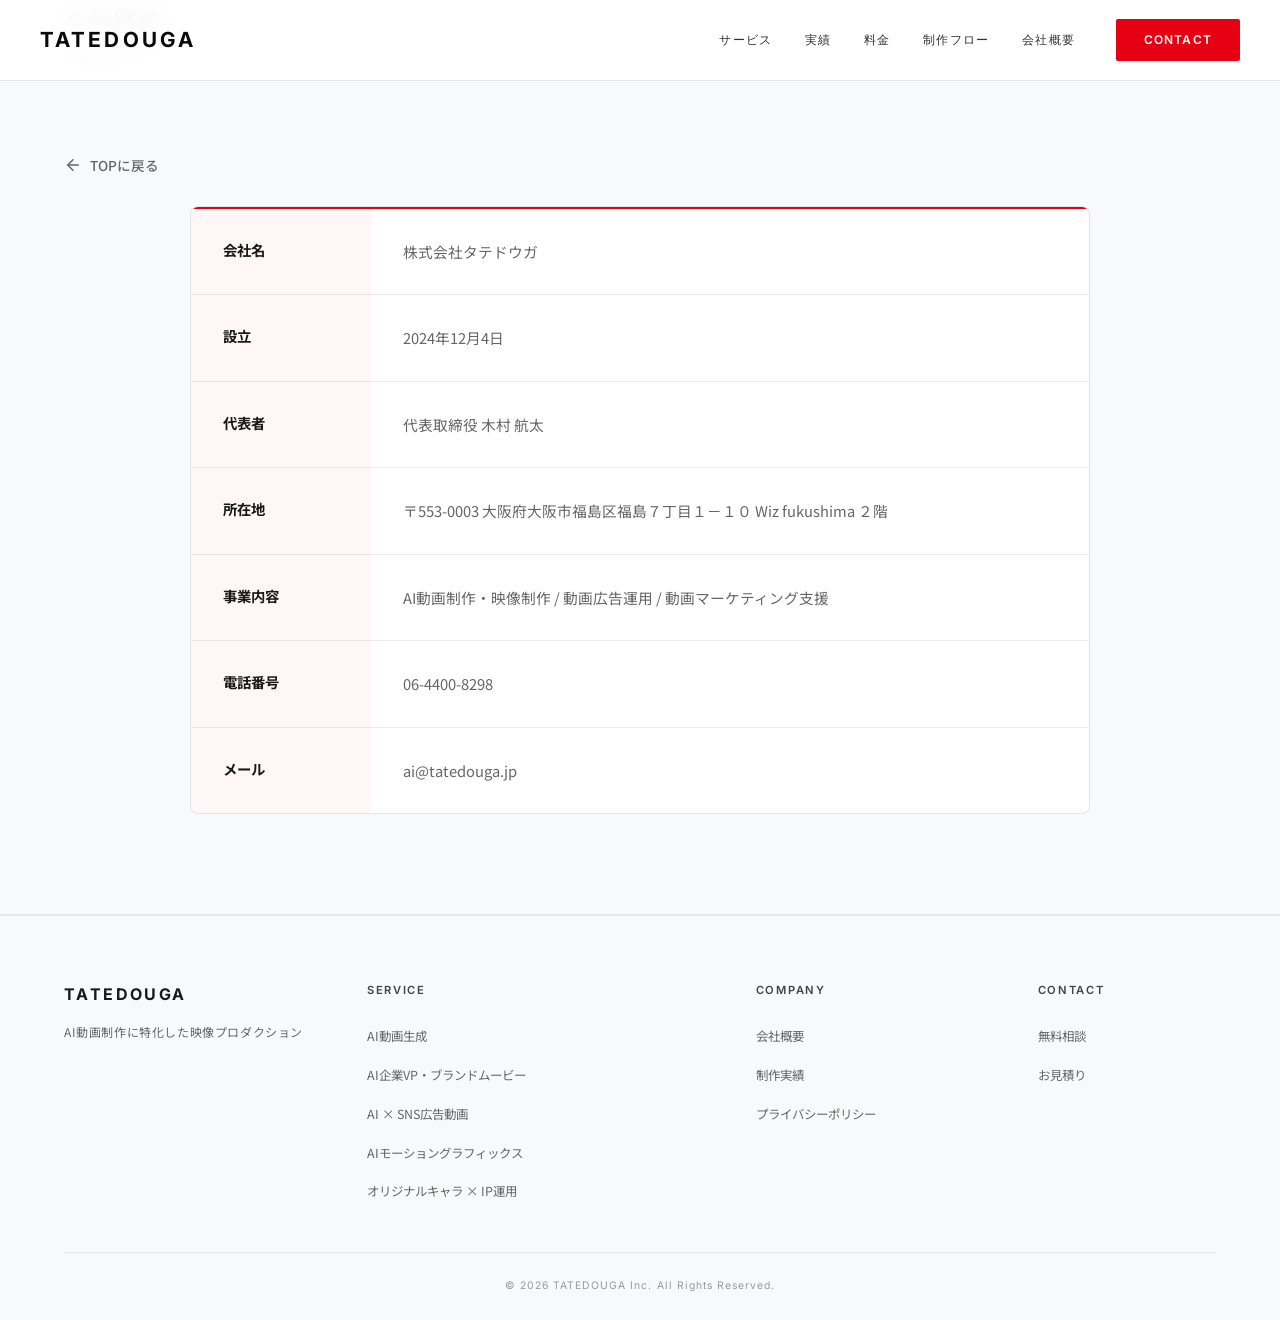
==== about.html @ 5f749a75 "Initial commit: Recruitment video specialist site (copied from tatedouga)" ====
<!DOCTYPE html>
<html lang="ja">
<head>
  <!-- Google tag (gtag.js) -->
  <script async src="https://www.googletagmanager.com/gtag/js?id=AW-18034481150"></script>
  <script>
    window.dataLayer = window.dataLayer || [];
    function gtag(){dataLayer.push(arguments);}
    gtag('js', new Date());
    gtag('config', 'AW-18034481150');
  </script>
  <meta charset="UTF-8">
  <meta name="viewport" content="width=device-width, initial-scale=1.0">
  <title>会社概要 | 株式会社タテドウガ</title>
  <meta name="description" content="株式会社タテドウガの会社概要ページ。AI動画制作に特化した映像プロダクションです。">
  <link rel="canonical" href="https://www.tatedouga.jp/about.html">
  <meta property="og:title" content="会社概要 | 株式会社タテドウガ">
  <meta property="og:description" content="株式会社タテドウガの会社概要。AI動画制作に特化した映像プロダクション。企業VP・採用動画・SNS広告動画を制作します。">
  <meta property="og:type" content="website">
  <meta property="og:url" content="https://www.tatedouga.jp/about.html">
  <meta property="og:image" content="https://www.tatedouga.jp/images/og-image.png">
  <meta property="og:site_name" content="株式会社タテドウガ">
  <link rel="preconnect" href="https://fonts.googleapis.com">
  <link rel="preconnect" href="https://fonts.gstatic.com" crossorigin>
  <link href="https://fonts.googleapis.com/css2?family=Inter:wght@300;400;500;600;700&family=Noto+Sans+JP:wght@300;400;500;700&display=swap" rel="stylesheet">
  <link rel="icon" href="/images/favicon.png" type="image/png">
  <link rel="stylesheet" href="css/style.css">
</head>
<body>

  <!-- ========== HEADER ========== -->
  <header class="header is-scrolled" id="header">
    <div class="header-inner">
      <a href="index.html" class="logo">
        <span class="logo-main">TATEDOUGA</span>
      </a>
      <nav class="nav" id="nav">
        <ul class="nav-list">
          <li><a href="index.html#service">サービス</a></li>
          <li><a href="index.html#works">実績</a></li>
          <li><a href="index.html#pricing">料金</a></li>
          <li><a href="flow.html">制作フロー</a></li>
          <li><a href="about.html">会社概要</a></li>
        </ul>
        <a href="inquiry.html" class="nav-cta">CONTACT</a>
      </nav>
      <button class="hamburger" id="hamburger" aria-label="メニューを開く">
        <span></span><span></span><span></span>
      </button>
    </div>
  </header>

  <!-- ========== PAGE HERO ========== -->
  <section class="inq-hero">
    <div class="container">
      <h1 class="inq-hero-title">会社概要</h1>
      <span class="inq-hero-en">About Us</span>
    </div>
  </section>

  <!-- ========== ABOUT ========== -->
  <section class="about" style="padding-top: 80px; padding-bottom: 100px;">
    <div class="container">
      <div class="works-back fade-in">
        <a href="index.html" class="works-back-link">
          <svg viewBox="0 0 24 24" fill="none" stroke="currentColor" stroke-width="2" stroke-linecap="round" stroke-linejoin="round" width="18" height="18"><path d="M19 12H5"/><path d="M12 19l-7-7 7-7"/></svg>
          TOPに戻る
        </a>
      </div>
      <div class="about-table fade-in">
        <table>
          <tr><th>会社名</th><td>株式会社タテドウガ</td></tr>
          <tr><th>設立</th><td>2024年12月4日</td></tr>
          <tr><th>代表者</th><td>代表取締役 木村 航太</td></tr>
          <tr><th>所在地</th><td>〒553-0003 大阪府大阪市福島区福島７丁目１－１０ Wiz fukushima ２階</td></tr>
          <tr><th>事業内容</th><td>AI動画制作・映像制作 / 動画広告運用 / 動画マーケティング支援</td></tr>
          <tr><th>電話番号</th><td>06-4400-8298</td></tr>
          <tr><th>メール</th><td>ai@tatedouga.jp</td></tr>
        </table>
      </div>
    </div>
  </section>

  <!-- ========== FOOTER ========== -->
  <footer class="footer">
    <div class="container">
      <div class="footer-top">
        <div class="footer-brand">
          <a href="index.html" class="footer-logo">
            <span class="footer-logo-text">TATEDOUGA</span>
          </a>
          <p class="footer-desc">AI動画制作に特化した映像プロダクション</p>
        </div>
        <div class="footer-nav">
          <div class="footer-nav-col">
            <h4>SERVICE</h4>
            <ul>
              <li><a href="index.html#service">AI動画生成</a></li>
              <li><a href="index.html#service">AI企業VP・ブランドムービー</a></li>
              <li><a href="index.html#service">AI × SNS広告動画</a></li>
              <li><a href="index.html#service">AIモーショングラフィックス</a></li>
              <li><a href="index.html#service">オリジナルキャラ × IP運用</a></li>
            </ul>
          </div>
          <div class="footer-nav-col">
            <h4>COMPANY</h4>
            <ul>
              <li><a href="about.html">会社概要</a></li>
              <li><a href="index.html#works">制作実績</a></li>
              <li><a href="privacy.html">プライバシーポリシー</a></li>
            </ul>
          </div>
          <div class="footer-nav-col">
            <h4>CONTACT</h4>
            <ul>
              <li><a href="inquiry.html">無料相談</a></li>
              <li><a href="inquiry.html">お見積り</a></li>
            </ul>
          </div>
        </div>
      </div>
      <div class="footer-bottom">
        <p>&copy; 2026 TATEDOUGA Inc. All Rights Reserved.</p>
      </div>
    </div>
  </footer>

  <script>
    // ヘッダースクロール
    const header = document.getElementById('header');
    window.addEventListener('scroll', () => {
      header.classList.toggle('scrolled', window.scrollY > 50);
    });

    // ハンバーガーメニュー
    const hamburger = document.getElementById('hamburger');
    const nav = document.getElementById('nav');
    if (hamburger) {
      hamburger.addEventListener('click', () => {
        hamburger.classList.toggle('open');
        nav.classList.toggle('open');
      });
    }

    // フェードイン
    const observer = new IntersectionObserver(entries => {
      entries.forEach(e => { if (e.isIntersecting) e.target.classList.add('is-visible'); });
    }, { threshold: 0.1 });
    document.querySelectorAll('.fade-in').forEach(el => observer.observe(el));
  </script>
</body>
</html>
---- css/style.css ----
/* ==========================================
   株式会社タテドウガ - Premium Dark × Red
   AI-Powered Video Production Company
   ========================================== */

:root {
  --red: #E50012;
  --red-dark: #B8000E;
  --red-glow: rgba(229, 0, 18, 0.35);
  --black: #0A0A0A;
  --bg: #FFFFFF;
  --bg-card: #F8F9FA;
  --bg-elevated: #FFFFFF;
  --bg-subtle: #FAFAFA;
  --white: #FFFFFF;
  --gray-100: #0A0A0A;
  --gray-200: #1A1A1A;
  --gray-300: #333333;
  --gray-500: #666666;
  --gray-700: #999999;
  --gray-800: #CCCCCC;
  --gray-900: #E8E8E8;
  --border: rgba(0, 0, 0, 0.08);
  --border-hover: rgba(0, 0, 0, 0.15);
  --font-en: "Inter", "Helvetica Neue", Arial, sans-serif;
  --font-ja: "Noto Sans JP", "Hiragino Sans", "Hiragino Kaku Gothic ProN", sans-serif;
  --max-w: 1200px;
  --header-h: 80px;
  --ease: cubic-bezier(0.25, 0.46, 0.45, 0.94);

  /* Hero Button Positioning (中心点からの距離) */
  --hero-btn-offset: 200px;
  --hero-btn-offset-mobile: 150px;

  /* Mobile Button Position */
  --mobile-btn-bottom: -340px;
  --mobile-btn-left: 20px;  /* 左端からの距離 */
}

/* ---- Reset ---- */
*, *::before, *::after { margin: 0; padding: 0; box-sizing: border-box; }
html { scroll-behavior: smooth; font-size: 16px; -webkit-font-smoothing: antialiased; -moz-osx-font-smoothing: grayscale; }
body { font-family: var(--font-ja); color: var(--gray-100); background: var(--bg); line-height: 1.8; overflow-x: hidden; }
a { color: inherit; text-decoration: none; transition: all 0.3s var(--ease); }
ul { list-style: none; }
img { max-width: 100%; height: auto; vertical-align: middle; }
table { border-collapse: collapse; width: 100%; }
button { border: none; background: none; cursor: pointer; font-family: inherit; }
input, textarea, select { font-family: inherit; font-size: inherit; }
.container { max-width: var(--max-w); margin: 0 auto; padding: 0 24px; }
.pc-only { display: inline; }
.sp-only { display: none; }

/* ---- Scroll Animation ---- */
.fade-in {
  opacity: 0;
  transform: translateY(40px);
  transition: opacity 1s var(--ease), transform 1s var(--ease);
}
.fade-in.is-visible {
  opacity: 1;
  transform: translateY(0);
}

/* ---- Hero Entrance Animation ---- */
.hero-anim {
  opacity: 0;
  transform: translateY(30px);
  transition: opacity 0.8s var(--ease), transform 0.8s var(--ease);
}
.hero-anim.is-visible {
  opacity: 1;
  transform: translateY(0);
}

/* ==========================================
   HEADER
   ========================================== */
.header {
  position: fixed;
  top: 0; left: 0; width: 100%;
  z-index: 1000;
  background: transparent;
  transition: background 0.5s, backdrop-filter 0.5s, box-shadow 0.5s;
}
.header.is-scrolled {
  background: rgba(255, 255, 255, 0.95);
  backdrop-filter: blur(20px);
  box-shadow: 0 1px 0 var(--border);
}
.header-inner {
  max-width: 100%;
  margin: 0; padding: 0 40px 0 40px;
  height: var(--header-h);
  display: flex; align-items: center; justify-content: space-between;
}

/* Logo */
.logo { display: flex; align-items: center; gap: 12px; }
.logo-main {
  font-family: var(--font-en); font-weight: 700; font-size: 1.3rem;
  color: var(--black); letter-spacing: 0.15em;
}

/* Nav */
.nav { display: flex; align-items: center; gap: 8px; }
.nav-list { display: flex; gap: 0; }
.nav-list a {
  display: block; padding: 8px 16px;
  font-family: var(--font-en); font-size: 0.75rem; font-weight: 500;
  color: var(--gray-300); letter-spacing: 0.12em;
}
.nav-list a:hover { color: var(--white); }
.nav-cta {
  display: inline-flex; align-items: center;
  padding: 10px 28px; margin-left: 16px;
  background: var(--red); color: var(--white) !important;
  font-family: var(--font-en); font-size: 0.75rem; font-weight: 600;
  letter-spacing: 0.1em; border-radius: 2px;
}
.nav-cta:hover { background: var(--red-dark); box-shadow: 0 0 24px var(--red-glow); }

/* Hamburger */
.hamburger { display: none; flex-direction: column; gap: 6px; width: 28px; padding: 4px 0; z-index: 1001; }
.hamburger span { display: block; width: 100%; height: 1.5px; background: #000000; transition: all 0.3s var(--ease); }
.hamburger.is-active span:nth-child(1) { transform: translateY(7.5px) rotate(45deg); }
.hamburger.is-active span:nth-child(2) { opacity: 0; }
.hamburger.is-active span:nth-child(3) { transform: translateY(-7.5px) rotate(-45deg); }

/* ==========================================
   HERO
   ========================================== */
.hero {
  position: relative; width: 100%; min-height: 100vh;
  display: flex; align-items: center; justify-content: center;
  overflow: hidden;
}

/* Video Background */
.hero-video-wrap {
  position: absolute; top: 0; left: 0; width: 100%; height: 100%;
}
.hero-video {
  position: absolute; top: 50%; left: 50%;
  width: 100%; height: 100%;
  transform: translate(-50%, -50%) scale(1.08);
  object-fit: contain;
  z-index: 1;
}
.hero-video-desktop {
  display: block !important;
}
.hero-video-mobile {
  display: none !important;
}
.hero-overlay {
  position: absolute; top: 0; left: 0; width: 100%; height: 100%;
  background: transparent;
  z-index: 2;
}

/* CSS Fallback Background (shows when no video) */
.hero-fallback-bg {
  position: absolute; top: 0; left: 0; width: 100%; height: 100%;
  background: linear-gradient(135deg, #F8F9FA 0%, #FFFFFF 30%, #F0F0F0 60%, #FAFAFA 100%);
  background-size: 400% 400%;
  animation: heroBg 20s ease infinite;
  z-index: 0;
}
.hero-fallback-bg::before {
  content: '';
  position: absolute; top: 0; left: 0; width: 100%; height: 100%;
  background:
    radial-gradient(ellipse at 25% 30%, rgba(229, 0, 18, 0.08) 0%, transparent 60%),
    radial-gradient(ellipse at 75% 70%, rgba(229, 0, 18, 0.05) 0%, transparent 50%);
}
.hero-fallback-bg::after {
  content: '';
  position: absolute;
  width: 800px; height: 800px;
  border: 1px solid rgba(229, 0, 18, 0.04);
  border-radius: 50%;
  top: -300px; right: -200px;
  animation: heroCircle 30s linear infinite;
}
@keyframes heroBg {
  0%, 100% { background-position: 0% 50%; }
  50% { background-position: 100% 50%; }
}
@keyframes heroCircle {
  from { transform: rotate(0deg); }
  to { transform: rotate(360deg); }
}

/* Hero Content */
.hero-content {
  position: relative; z-index: 3;
  width: 100%;
  height: 100%;
  display: flex;
  flex-direction: column;
  align-items: center;
  justify-content: center;
  padding: 0 24px;
}
.hero-badge {
  display: inline-flex; align-items: center; gap: 12px;
  padding: 12px 28px;
  border: 1px solid rgba(229, 0, 18, 0.4);
  border-radius: 100px;
  font-family: var(--font-en); font-size: 0.9rem; font-weight: 600;
  color: var(--red); letter-spacing: 0.15em;
  margin-bottom: 40px;
  backdrop-filter: blur(4px);
  background: rgba(229, 0, 18, 0.08);
  animation: popIn 0.6s cubic-bezier(0.175, 0.885, 0.32, 1.275) 0.3s forwards;
  opacity: 0;
  box-shadow: 0 0 20px rgba(229, 0, 18, 0.15);
}

@keyframes popIn {
  from {
    opacity: 0;
    transform: scale(0.8);
  }
  to {
    opacity: 1;
    transform: scale(1);
  }
}
.hero-badge-dot {
  width: 6px; height: 6px;
  background: var(--red);
  border-radius: 50%;
  animation: pulse 2s ease-in-out infinite;
}
@keyframes pulse {
  0%, 100% { opacity: 1; box-shadow: 0 0 0 0 var(--red-glow); }
  50% { opacity: 0.7; box-shadow: 0 0 0 8px transparent; }
}

.hero-title {
  margin-bottom: 28px;
}
.hero-title {
  margin: 0;
  text-align: center;
  width: 100%;
  position: absolute;
  top: 50%;
  left: 50%;
  transform: translate(-50%, -50%);
}
.hero-title-line {
  display: block;
  font-size: 6.5rem;
  font-weight: 600;
  color: #FFFFFF;
  line-height: 1.25;
  letter-spacing: 0.08em;
  opacity: 1;
  text-shadow:
    0 0 60px rgba(0, 0, 0, 0.6),
    0 8px 40px rgba(0, 0, 0, 0.5),
    0 4px 12px rgba(0, 0, 0, 0.7);
}
.hero-title-symbol {
  font-size: 5rem;
  font-weight: 600;
  color: #FFFFFF;
  margin: 12px 0;
  opacity: 1;
  text-shadow:
    0 0 60px rgba(0, 0, 0, 0.6),
    0 8px 40px rgba(0, 0, 0, 0.5),
    0 4px 12px rgba(0, 0, 0, 0.7);
}

.text-red {
  color: #E50012 !important;
  -webkit-text-fill-color: #E50012 !important;
  font-weight: 700 !important;
  text-shadow:
    0 0 60px rgba(0, 0, 0, 0.6),
    0 8px 40px rgba(0, 0, 0, 0.5),
    0 4px 12px rgba(0, 0, 0, 0.7),
    0 0 30px rgba(229, 0, 18, 0.4) !important;
}

.hero-title-line .char {
  display: inline-block;
  opacity: 0;
  animation: charReveal 0.1s forwards;
}

.hero-title-line .char.glitch {
  animation: glitchChar 0.3s forwards;
}

@keyframes charReveal {
  from {
    opacity: 0;
    transform: translateY(20px) scale(0.8);
    filter: blur(10px);
  }
  to {
    opacity: 1;
    transform: translateY(0) scale(1);
    filter: blur(0);
  }
}

@keyframes glitchChar {
  0%, 100% {
    opacity: 1;
    transform: translate(0, 0);
  }
  20% {
    opacity: 0.8;
    transform: translate(-2px, 2px);
    text-shadow: 2px 0 var(--red), -2px 0 cyan;
  }
  40% {
    opacity: 1;
    transform: translate(2px, -2px);
    text-shadow: -2px 0 var(--red), 2px 0 cyan;
  }
  60% {
    opacity: 0.9;
    transform: translate(-1px, 1px);
  }
  80% {
    opacity: 1;
    transform: translate(1px, -1px);
  }
}

.hero-title-accent {
  font-weight: 600;
  color: #FFFFFF;
  text-shadow: 0 2px 40px rgba(0, 0, 0, 0.4);
  margin-top: 8px;
}


@keyframes textGlow {
  0%, 100% {
    text-shadow: 0 0 60px var(--red-glow), 0 2px 30px rgba(0, 0, 0, 0.8);
  }
  50% {
    text-shadow: 0 0 80px var(--red-glow), 0 0 100px var(--red-glow), 0 2px 30px rgba(0, 0, 0, 0.8);
  }
}

.hero-desc {
  font-size: 1.25rem; font-weight: 400;
  color: var(--gray-100);
  line-height: 2; margin-bottom: 56px;
  letter-spacing: 0.05em;
  animation: popIn 0.6s cubic-bezier(0.175, 0.885, 0.32, 1.275) 0.3s forwards;
  opacity: 0;
}


/* Hero Numbers */
.hero-numbers {
  display: flex; flex-direction: row; flex-wrap: nowrap;
  justify-content: center; align-items: center;
  gap: 16px; margin-bottom: 56px;
  animation: popIn 0.6s cubic-bezier(0.175, 0.885, 0.32, 1.275) 0.3s forwards;
  opacity: 0;
}
.hero-num-item {
  display: flex; flex-direction: column; align-items: center; justify-content: center;
  text-align: center; padding: 32px 40px; flex: 1 1 0; min-width: 0;
  background: rgba(255, 255, 255, 0.95);
  backdrop-filter: blur(20px);
  border: 1px solid rgba(255, 255, 255, 0.3);
  border-radius: 2px;
  box-shadow: 0 4px 24px rgba(0, 0, 0, 0.08);
  transition: all 0.3s ease;
}
.hero-num-item:hover {
  transform: translateY(-4px);
  box-shadow: 0 8px 32px rgba(0, 0, 0, 0.12);
}
.hero-num-value {
  display: block; white-space: nowrap;
  font-family: var(--font-en); font-size: 2.8rem; font-weight: 300;
  color: #0A0A0A; line-height: 1;
  letter-spacing: 0.02em;
}
.hero-num-unit { font-size: 1.2rem; font-weight: 300; color: #0A0A0A; }
.hero-num-label {
  display: block; margin-top: 12px; white-space: nowrap;
  font-size: 0.75rem; font-weight: 500;
  color: #666666; letter-spacing: 0.15em;
  text-transform: uppercase;
}
.hero-num-divider {
  width: 1px; height: 48px;
  background: linear-gradient(180deg, transparent, rgba(255,255,255,0.15), transparent);
}

/* Hero Actions - 右下配置 */
.hero-actions {
  /* 右下に配置 */
  position: absolute;
  bottom: -350px;
  right: 60px;

  /* スタイル */
  display: flex;
  gap: 16px;
  justify-content: center;
}

.hero-actions .btn {
  padding: 28px 64px;
  font-size: 1.3rem;
  font-weight: 600;
}

/* Hero Scroll */
.hero-scroll-indicator {
  position: absolute; bottom: 32px; left: 50%;
  transform: translateX(-50%); z-index: 2;
}
.hero-scroll-line {
  width: 1px; height: 60px;
  background: rgba(255, 255, 255, 0.1);
  position: relative; overflow: hidden;
}
.hero-scroll-line::after {
  content: ''; position: absolute; top: -100%; left: 0;
  width: 100%; height: 50%;
  background: linear-gradient(180deg, transparent, var(--red));
  animation: scrollLine 2.5s ease-in-out infinite;
}
@keyframes scrollLine {
  0% { top: -50%; }
  100% { top: 100%; }
}

/* ==========================================
   BUTTONS
   ========================================== */
.btn {
  display: inline-flex; align-items: center; justify-content: center;
  padding: 20px 56px; font-size: 1rem; font-weight: 700;
  letter-spacing: 0.08em; border-radius: 4px;
  transition: all 0.4s var(--ease); cursor: pointer;
  font-family: var(--font-ja);
}
.btn-primary {
  background: var(--red); color: var(--white);
  border: 2px solid var(--red);
}
.btn-primary:hover {
  background: var(--red-dark);
  box-shadow: 0 0 40px var(--red-glow);
  transform: translateY(-2px);
}
.btn-ghost {
  background: transparent; color: var(--white);
  border: 2px solid rgba(255,255,255,0.5);
  font-weight: 800;
}
.btn-ghost:hover {
  border-color: var(--white);
  background: rgba(255,255,255,0.1);
  transform: translateY(-2px);
}
.btn-outline-light {
  background: transparent; color: var(--white);
  border: 2px solid rgba(255,255,255,0.5);
  font-weight: 800;
}
.btn-outline-light:hover {
  color: var(--white);
  border-color: var(--white);
  background: rgba(255,255,255,0.1);
  transform: translateY(-2px);
}
.btn-full { width: 100%; }

/* ==========================================
   SECTION COMMON
   ========================================== */
.section-header { text-align: center; margin-bottom: 80px; }
.section-en {
  display: block;
  font-family: var(--font-en); font-size: 0.75rem; font-weight: 600;
  color: var(--red); letter-spacing: 0.35em; margin-bottom: 24px;
  text-transform: uppercase;
}
.section-title {
  font-size: 2.8rem; font-weight: 800;
  letter-spacing: 0.05em; margin-bottom: 28px;
  line-height: 1.3;
}
.section-subtitle {
  font-size: 1.1rem; font-weight: 500;
  color: #666666;
  margin: -12px 0 28px;
  letter-spacing: 0.12em;
}
.section-note {
  font-size: 0.9rem;
  color: #888888;
  margin-top: 20px;
  line-height: 1.9;
  max-width: 600px;
  margin-left: auto;
  margin-right: auto;
}
.section-line {
  width: 60px; height: 2px;
  background: var(--red); margin: 0 auto;
}

/* ==========================================
   WORKS
   ========================================== */
.works { padding: 80px 0 160px; }

.works-filter {
  display: flex; justify-content: center; gap: 4px;
  margin-bottom: 48px; flex-wrap: wrap;
}
.filter-btn {
  padding: 8px 20px;
  font-family: var(--font-en); font-size: 0.7rem; font-weight: 500;
  color: var(--gray-500); letter-spacing: 0.08em;
  border: 1px solid transparent; border-radius: 2px;
  transition: all 0.3s var(--ease);
}
.filter-btn:hover { color: var(--gray-100); }
.filter-btn.is-active {
  color: var(--gray-100);
  border-color: var(--red);
  background: rgba(229, 0, 18, 0.08);
}

.works-grid {
  display: grid;
  grid-template-columns: repeat(3, 1fr);
  gap: 40px;
}
/* ショート動画は少し幅を狭く */
.work-card--short {
  /* 横動画と同じサイズに統一 */
}

.work-card {
  background: transparent;
  border: none;
  border-radius: 4px;
  overflow: hidden;
  transition: all 0.4s var(--ease);
}
.work-card.fade-in {
  opacity: 1;
  transform: translateY(0);
  transition: none;
}
.work-card-hidden {
  display: none;
}
.work-card:hover {
  transform: translateY(-4px);
}

/* Video Thumbnail */
.work-video-wrap { position: relative; }
.work-thumbnail {
  position: relative; aspect-ratio: 16 / 9;
  cursor: pointer; overflow: hidden;
}
/* ショート動画用（縦長） */
.work-card--short .work-thumbnail {
  aspect-ratio: 16 / 9;
}
.work-thumb-bg {
  width: 100%; height: 100%;
  transition: transform 0.6s var(--ease);
}
.work-thumb-img {
  width: 100%; height: 100%;
  object-fit: cover;
  transition: transform 0.6s var(--ease);
}
.work-card:hover .work-thumb-bg,
.work-card:hover .work-thumb-img { transform: scale(1.05); }

.work-play-btn {
  display: none;
}

.work-duration {
  position: absolute; bottom: 8px; right: 8px;
  background: rgba(0,0,0,0.8); color: var(--white);
  font-family: var(--font-en); font-size: 0.65rem; font-weight: 500;
  padding: 2px 8px; border-radius: 2px; letter-spacing: 0.05em;
}

/* ショート動画バッジ */
.work-short-badge {
  position: absolute; top: 8px; left: 8px;
  background: var(--red); color: var(--white);
  font-family: var(--font-en); font-size: 0.6rem; font-weight: 700;
  padding: 4px 10px; border-radius: 2px; letter-spacing: 0.08em;
  text-transform: uppercase;
}

/* YouTube Player (replaces thumbnail on click) */
.work-video-player {
  display: none;
  position: relative; aspect-ratio: 16 / 9;
}
.work-video-player.is-playing { display: block; }
.work-video-player.is-playing + .work-thumbnail,
.work-video-player.is-playing ~ .work-thumbnail { display: none; }
.work-video-player iframe {
  position: absolute; top: 0; left: 0;
  width: 100%; height: 100%; border: 0;
}

/* Video Error Fallback */
.video-error {
  position: absolute; top: 0; left: 0;
  width: 100%; height: 100%;
  display: flex; flex-direction: column;
  align-items: center; justify-content: center;
  background: linear-gradient(135deg, #1a0000 0%, #0a0a0a 50%, #1a0000 100%);
  gap: 16px; text-align: center; padding: 20px;
}
.video-error-icon { opacity: 0.5; }
.video-error-text {
  color: var(--gray-300); font-size: 0.9rem;
  margin: 0;
}
.video-error-link {
  display: inline-flex; align-items: center; gap: 8px;
  padding: 10px 24px; border-radius: 6px;
  background: var(--red); color: #fff;
  font-size: 0.9rem; font-weight: 600;
  text-decoration: none;
  transition: background 0.3s var(--ease), transform 0.2s;
}
.video-error-link:hover {
  background: var(--red-dark);
  transform: translateY(-1px);
}

.work-info { padding: 14px 16px; }
.work-tags {
  display: flex;
  flex-wrap: wrap;
  gap: 5px;
  margin-bottom: 10px;
}
.work-category-tag {
  display: inline-block;
  font-size: 0.62rem; font-weight: 700;
  color: var(--red); letter-spacing: 0.06em;
  border: 1px solid rgba(229, 0, 18, 0.4);
  background: rgba(229, 0, 18, 0.08);
  padding: 3px 9px; border-radius: 3px;
}
.work-title {
  font-size: 1.05rem; font-weight: 700;
  margin-bottom: 8px; letter-spacing: 0.01em;
  line-height: 1.6;
  color: var(--gray-100);
}
.work-client {
  font-size: 0.85rem; color: var(--gray-300);
}
.work-desc {
  font-size: 0.82rem;
  color: var(--gray-300);
  line-height: 1.7;
  margin-top: 6px;
  display: -webkit-box;
  -webkit-line-clamp: 2;
  -webkit-box-orient: vertical;
  overflow: hidden;
}

.works-back { margin-bottom: 24px; }
.works-back-link {
  display: inline-flex;
  align-items: center;
  gap: 8px;
  font-size: 0.85rem;
  font-weight: 500;
  color: var(--gray-500);
  transition: color 0.3s var(--ease);
}
.works-back-link:hover { color: var(--red); }
.works-back-link svg { transition: transform 0.3s var(--ease); }
.works-back-link:hover svg { transform: translateX(-3px); }

.works-more { text-align: center; margin-top: 56px; }
.works-more .btn-outline-light {
  color: var(--gray-100);
  border-color: var(--gray-300);
}
.works-more .btn-outline-light:hover {
  color: var(--red);
  border-color: var(--red);
  background: rgba(229, 0, 18, 0.05);
}

/* ==========================================
   SERVICE
   ========================================== */
.service {
  padding: 40px 0;
  background: #FFFFFF;
  border-top: 1px solid rgba(0, 0, 0, 0.08);
  border-bottom: none;
}

/* Service Intro */
.service-intro {
  max-width: 800px;
  margin: 0 auto 80px;
  text-align: center;
}

/* Service Ideal Statement */
.service-intro-ideal {
  font-family: var(--font-ja);
  font-size: 3rem;
  font-weight: 700;
  background: linear-gradient(135deg, var(--red) 0%, #C7000F 100%);
  color: #FFFFFF;
  line-height: 1.7;
  margin-bottom: 48px;
  letter-spacing: 0.08em;
  padding: 56px 80px;
  border: none;
  box-shadow: 0 12px 48px rgba(229, 0, 18, 0.25);
  position: relative;
  text-align: center;
  width: 100vw;
  max-width: none;
  margin-left: 50%;
  transform: translateX(-50%);
}
.service-intro-ideal::after {
  content: '';
  position: absolute;
  bottom: -20px;
  left: 50%;
  transform: translateX(-50%);
  width: 0;
  height: 0;
  border-left: 20px solid transparent;
  border-right: 20px solid transparent;
  border-top: 20px solid #C7000F;
  z-index: 1;
}
.service-intro-problem {
  font-family: var(--font-ja);
  font-size: 3rem;
  font-weight: 800;
  color: #FFFFFF;
  line-height: 1.6;
  margin-bottom: 32px;
  margin-left: calc(-1 * var(--container-padding, 24px));
  margin-right: calc(-1 * var(--container-padding, 24px));
  letter-spacing: 0.02em;
  padding: 48px 64px;
  background: var(--gray-100);
  border: none;
  border-radius: 0;
  box-shadow: 0 8px 32px rgba(0, 0, 0, 0.15);
  position: relative;
  text-align: center;
  width: 100vw;
  max-width: none;
  margin-left: 50%;
  transform: translateX(-50%);
}
.service-intro-solution {
  width: 100vw;
  max-width: none;
  margin-left: 50%;
  transform: translateX(-50%);
  padding: 0;
}
.solution-approach {
  font-family: var(--font-ja);
  color: var(--gray-100);
  padding: 64px 80px;
  text-align: left;
  max-width: none;
  margin: 0 auto;
}
.solution-intro {
  font-size: 3rem;
  font-weight: 800;
  margin: 0 0 56px 0;
  padding: 0 0 32px 0;
  text-align: center;
  border-bottom: 4px solid var(--gray-100);
  letter-spacing: 0.1em;
  position: relative;
}
.solution-intro::after {
  content: '';
  position: absolute;
  bottom: -4px;
  left: 50%;
  transform: translateX(-50%);
  width: 120px;
  height: 4px;
  background: var(--red);
}
.solution-list {
  list-style: none;
  margin: 0 0 48px 0;
  padding: 0;
  display: grid;
  gap: 32px;
}
.solution-list li {
  font-size: 2rem;
  font-weight: 700;
  line-height: 1.6;
  margin: 0;
  padding: 48px 56px;
  position: relative;
  background: linear-gradient(135deg, #FFFFFF 0%, #FAFAFA 100%);
  border-left: 6px solid var(--red);
  border-radius: 8px;
  box-shadow: 0 4px 24px rgba(0, 0, 0, 0.06);
  transition: all 0.3s var(--ease);
}
.solution-list li:hover {
  transform: translateY(-4px);
  box-shadow: 0 8px 32px rgba(0, 0, 0, 0.12);
  border-left-color: #C7000F;
}
.solution-conclusion {
  margin: 160px 0 0 0;
  padding: 56px 64px;
  text-align: center;
  background: linear-gradient(135deg, #FAFAFA 0%, #FFFFFF 100%);
  border-radius: 8px;
  box-shadow: 0 8px 40px rgba(0, 0, 0, 0.08);
  position: relative;
}
.solution-conclusion::before {
  content: '';
  position: absolute;
  top: -140px;
  left: 50%;
  transform: translateX(-50%);
  width: 3px;
  height: 80px;
  background: linear-gradient(180deg, var(--red) 0%, #C7000F 100%);
  box-shadow: 0 4px 12px rgba(229, 0, 18, 0.3);
}
.solution-conclusion::after {
  content: '';
  position: absolute;
  top: -64px;
  left: 50%;
  transform: translateX(-50%) rotate(45deg);
  width: 20px;
  height: 20px;
  border-right: 3px solid #C7000F;
  border-bottom: 3px solid #C7000F;
  box-shadow: 2px 2px 8px rgba(229, 0, 18, 0.25);
}
.conclusion-main {
  font-family: var(--font-ja);
  font-size: 2.2rem;
  font-weight: 700;
  line-height: 1.9;
  margin: 0 0 32px 0;
  color: var(--gray-100);
  letter-spacing: 0.05em;
  position: relative;
  padding-bottom: 32px;
}
.conclusion-main::after {
  content: '';
  position: absolute;
  bottom: 0;
  left: 50%;
  transform: translateX(-50%);
  width: 80px;
  height: 2px;
  background: rgba(0, 0, 0, 0.15);
}
.conclusion-tagline {
  font-family: var(--font-ja);
  font-size: 2.6rem;
  font-weight: 800;
  line-height: 1.8;
  margin: 0;
  padding: 32px 48px;
  background: linear-gradient(135deg, var(--red) 0%, #C7000F 100%);
  color: #FFFFFF;
  letter-spacing: 0.08em;
  border-radius: 4px;
  box-shadow: 0 8px 32px rgba(229, 0, 18, 0.25);
}
.emphasis-word {
  border-bottom: 4px solid #FFFFFF;
  padding-bottom: 2px;
}


.service-grid {
  display: grid;
  grid-template-columns: repeat(3, 1fr);
  gap: 32px;
}
.service {
  color: #1A1A1A;
}

.service .section-title,
.service h3 {
  color: #1A1A1A;
}

.service-card {
  position: relative;
  background: #F8F9FA;
  border: 1px solid rgba(0, 0, 0, 0.1);
  border-radius: 6px;
  padding: 56px 40px 48px;
  transition: all 0.4s var(--ease);
  overflow: hidden;
}
.service-card::before {
  content: '';
  position: absolute; top: 0; left: 0;
  width: 100%; height: 3px;
  background: var(--red);
  transform: scaleX(0);
  transform-origin: left;
  transition: transform 0.5s var(--ease);
}
.service-card:hover::before { transform: scaleX(1); }
.service-card:hover {
  border-color: rgba(229, 0, 18, 0.3);
  background: #FFFFFF;
  transform: translateY(-4px);
  box-shadow: 0 12px 40px rgba(0, 0, 0, 0.08);
}

.service-card-num {
  font-family: var(--font-en); font-size: 0.75rem; font-weight: 700;
  color: rgba(229, 0, 18, 0.5); letter-spacing: 0.15em;
  margin-bottom: 24px;
}
.service-icon-wrap {
  width: 48px; height: 48px;
  color: var(--red); margin-bottom: 28px;
  opacity: 0.9;
}
.service-icon-wrap svg { width: 100%; height: 100%; }
.service-card h3 {
  font-size: 1.2rem; font-weight: 800;
  margin-bottom: 18px; letter-spacing: 0.02em;
  line-height: 1.5;
  color: #1A1A1A;
}
.service-card p {
  font-size: 0.92rem; color: #666666;
  line-height: 2;
}

/* Service Lead text */
.service-lead {
  text-align: center;
  font-size: 0.95rem;
  color: #555555;
  line-height: 2;
  margin-top: 8px;
  margin-bottom: 72px;
}

/* Point Layout */
.service-points {
  margin-top: 0;
}
.service-point {
  display: flex;
  align-items: center;
  gap: 80px;
  margin-bottom: 96px;
}
.service-point:last-child { margin-bottom: 0; }
.service-point--reverse { flex-direction: row-reverse; }

.service-point-text {
  flex: 1;
}
.point-badge {
  display: inline-block;
  padding: 6px 20px;
  border: 1.5px solid #1A1A1A;
  border-radius: 50px;
  font-family: var(--font-en);
  font-size: 0.8rem;
  font-weight: 600;
  color: #1A1A1A;
  letter-spacing: 0.05em;
  margin-bottom: 20px;
}
.service-point-text h3 {
  font-size: 1.55rem;
  font-weight: 800;
  line-height: 1.55;
  color: #1A1A1A;
  margin-bottom: 18px;
  letter-spacing: 0.01em;
}
.service-point-text p {
  font-size: 0.9rem;
  color: #666666;
  line-height: 2.1;
}
.point-detail-btn {
  display: inline-block;
  margin-top: 24px;
  padding: 12px 28px;
  border: 1.5px solid #1A1A1A;
  border-radius: 4px;
  font-size: 0.85rem;
  font-weight: 600;
  color: #1A1A1A;
  letter-spacing: 0.05em;
  transition: all 0.3s ease;
}
.point-detail-btn:hover {
  background: #1A1A1A;
  color: #FFFFFF;
}

.service-point-visual {
  flex: 1;
  max-width: 460px;
}
.service-point-visual svg {
  width: 100%;
  height: auto;
  display: block;
}
.service-point-visual--video {
  border-radius: 16px;
  overflow: hidden;
  background: #000;
}
.service-point-visual--video video {
  width: 100%;
  height: 100%;
  object-fit: cover;
  display: block;
}

/* ==========================================
   REASON
   ========================================== */
.reason {
  padding: 160px 0;
  background: #F8F9FA;
  color: #1A1A1A;
}

.reason .section-title,
.reason h3 {
  color: #1A1A1A;
}

.reason-grid {
  display: grid;
  grid-template-columns: repeat(3, 1fr);
  gap: 32px;
}
.reason-card {
  position: relative;
  background: #FFFFFF;
  border: 1px solid rgba(0, 0, 0, 0.1);
  border-radius: 6px;
  padding: 56px 40px 48px;
  transition: all 0.4s var(--ease);
  overflow: hidden;
}
.reason-card-accent {
  position: absolute; top: 0; left: 0;
  width: 4px; height: 0;
  background: var(--red);
  transition: height 0.6s var(--ease);
}
.reason-card:hover .reason-card-accent { height: 100%; }
.reason-card:hover {
  border-color: rgba(229, 0, 18, 0.3);
  transform: translateY(-4px);
  box-shadow: 0 12px 40px rgba(0, 0, 0, 0.08);
}

.reason-num {
  font-family: var(--font-en); font-size: 3.5rem; font-weight: 800;
  color: var(--red); line-height: 1; margin-bottom: 24px;
  text-shadow: 0 0 30px var(--red-glow);
}
.reason-card h3 {
  font-size: 1.35rem; font-weight: 800;
  margin-bottom: 20px; line-height: 1.5;
  color: #1A1A1A;
}
.reason-card p {
  font-size: 0.95rem; color: #666666;
  line-height: 2;
}

/* Feature section (選ばれる理由 新レイアウト) */
.feature-header {
  position: relative;
  text-align: center;
  margin-bottom: 72px;
  overflow: hidden;
}
.feature-header-watermark {
  position: absolute;
  top: 50%;
  left: 50%;
  transform: translate(-50%, -50%);
  font-family: var(--font-en);
  font-size: 8rem;
  font-weight: 800;
  color: rgba(0,0,0,0.04);
  letter-spacing: 0.1em;
  white-space: nowrap;
  pointer-events: none;
  line-height: 1;
}
.feature-header-lead {
  font-size: 0.95rem;
  color: #666666;
  line-height: 2;
  margin-top: 20px;
}

.feature-process {
  display: flex;
  align-items: center;
  gap: 8px;
  margin-top: 32px;
}
.feature-process-step {
  flex: 1;
  display: flex;
  flex-direction: column;
  gap: 10px;
}
.feature-process-media {
  position: relative;
  aspect-ratio: 4 / 3;
  border-radius: 8px;
  overflow: hidden;
  background: #F2F2F2;
  border: 1.5px dashed #CCCCCC;
  display: flex;
  align-items: center;
  justify-content: center;
}
.feature-process-media img,
.feature-process-media video {
  width: 100%;
  height: 100%;
  object-fit: cover;
  display: block;
}
.feature-process-media img[src=""] {
  display: none;
}
.feature-process-placeholder {
  position: absolute;
  font-size: 0.65rem;
  color: #AAAAAA;
  font-family: var(--font-en);
  letter-spacing: 0.05em;
  text-align: center;
  line-height: 1.4;
}
.feature-process-media img[src=""] ~ .feature-process-placeholder {
  display: block;
}
.feature-process-label {
  display: flex;
  align-items: center;
  gap: 6px;
}
.feature-process-num {
  font-family: var(--font-en);
  font-size: 0.7rem;
  font-weight: 700;
  color: #E50012;
  letter-spacing: 0.05em;
}
.feature-process-name {
  font-size: 0.82rem;
  font-weight: 700;
  color: #333333;
}
.feature-process-arrow {
  flex-shrink: 0;
  padding-bottom: 28px;
}

.feature-sample-label {
  margin-top: 28px;
  margin-bottom: 12px;
  font-size: 0.82rem;
  font-weight: 600;
  color: #000000;
  letter-spacing: 0.08em;
  text-transform: none;
}

.feature-sample-images {
  display: grid;
  grid-template-columns: repeat(3, 1fr);
  gap: 12px;
  margin-top: 28px;
}
.feature-sample-frame {
  position: relative;
  aspect-ratio: 4 / 3;
  border-radius: 8px;
  overflow: hidden;
  background: #F2F2F2;
  border: 1.5px dashed #CCCCCC;
  display: flex;
  align-items: center;
  justify-content: center;
}
.feature-sample-frame img {
  width: 100%;
  height: 100%;
  object-fit: cover;
  display: block;
}
.feature-sample-frame img[src=""] {
  display: none;
}
.feature-sample-placeholder {
  position: absolute;
  font-size: 0.75rem;
  color: #AAAAAA;
  font-family: var(--font-en);
  letter-spacing: 0.05em;
}
.feature-sample-frame img[src=""] ~ .feature-sample-placeholder {
  display: block;
}

.section-divider {
  border: none;
  border-top: 1px solid #E8E8E8;
  margin: 80px 0 0;
}

.feature-list {
  display: flex;
  flex-direction: column;
  gap: 88px;
}
.feature-item {
  display: flex;
  align-items: center;
  gap: 72px;
}
.feature-item--reverse { flex-direction: row-reverse; }
.feature-item-text { flex: 1; }
.feature-item-label {
  display: flex;
  align-items: baseline;
  gap: 8px;
  margin-bottom: 20px;
}
.feature-tag {
  font-family: var(--font-ja);
  font-size: 0.78rem;
  font-weight: 700;
  color: var(--red);
  letter-spacing: 0.08em;
}
.feature-num {
  font-family: var(--font-en);
  font-size: 3rem;
  font-weight: 800;
  color: var(--red);
  line-height: 1;
}
.feature-item-text h3 {
  font-size: 1.5rem;
  font-weight: 800;
  line-height: 1.55;
  color: #1A1A1A;
  margin-bottom: 18px;
}
.feature-item-text p {
  font-size: 0.9rem;
  color: #666666;
  line-height: 2.1;
}
.feature-item-visual {
  flex: 1;
  max-width: 440px;
}
.feature-item-visual svg {
  width: 100%;
  height: auto;
  display: block;
}

/* ==========================================
   GENRE GRID
   ========================================== */
.genre-section {
  margin-top: 80px;
  padding-top: 60px;
  border-top: 1px solid rgba(0,0,0,0.08);
}
.genre-heading {
  display: flex;
  align-items: center;
  gap: 16px;
  margin-bottom: 40px;
  justify-content: center;
}
.genre-heading-line {
  flex: 1;
  max-width: 80px;
  height: 1px;
  background: rgba(0,0,0,0.15);
}
.genre-heading-text {
  font-size: 0.75rem;
  font-weight: 600;
  letter-spacing: 0.15em;
  color: #888;
  white-space: nowrap;
  text-transform: uppercase;
}
.genre-grid {
  display: grid;
  grid-template-columns: repeat(4, 1fr);
  gap: 2px;
  background: rgba(0,0,0,0.06);
  border: 1px solid rgba(0,0,0,0.06);
  border-radius: 12px;
  overflow: hidden;
}
.genre-card {
  background: #fff;
  padding: 28px 20px 24px;
  display: flex;
  flex-direction: column;
  align-items: center;
  text-align: center;
  transition: background 0.2s;
}
.genre-card:hover {
  background: #fafafa;
}
.genre-icon {
  width: 48px;
  height: 48px;
  margin-bottom: 14px;
  color: #1a1a1a;
  display: flex;
  align-items: center;
  justify-content: center;
}
.genre-icon svg {
  width: 100%;
  height: 100%;
}
.genre-title {
  font-size: 0.85rem;
  font-weight: 700;
  color: #1a1a1a;
  margin-bottom: 8px;
  line-height: 1.4;
}
.genre-desc {
  font-size: 0.72rem;
  color: #888;
  line-height: 1.6;
  margin: 0;
}

/* SERVICE CTA */
.service-cta {
  margin-top: 72px;
  text-align: center;
  padding: 64px 24px;
  background: var(--black);
  border-radius: 4px;
}
.service-cta-en {
  display: block;
  font-size: 0.72rem;
  font-weight: 700;
  letter-spacing: 0.2em;
  color: var(--red);
  margin-bottom: 16px;
  text-transform: uppercase;
}
.service-cta-text {
  font-size: 2rem;
  font-weight: 700;
  color: #fff;
  line-height: 1.4;
  margin: 0 0 32px;
  letter-spacing: 0.02em;
}
.service-cta-btn {
  display: inline-block;
  padding: 16px 48px;
  background: var(--red);
  color: #fff;
  font-weight: 700;
  font-size: 0.95rem;
  border-radius: 2px;
  text-decoration: none;
  letter-spacing: 0.05em;
  transition: background 0.2s;
}
.service-cta-btn:hover {
  background: var(--red-dark);
}
@media (max-width: 768px) {
  .service-cta { padding: 48px 20px; margin-top: 48px; }
  .service-cta-text { font-size: 1.5rem; }
  .service-cta-btn { padding: 14px 32px; font-size: 0.88rem; }
}

/* ==========================================
   PRICING
   ========================================== */
.pricing {
  padding: 100px 0;
  background: var(--bg-subtle);
}
.pricing-lead {
  max-width: 680px;
  margin: 20px auto 0;
  font-size: 0.88rem;
  color: var(--gray-500);
  line-height: 2;
  text-align: center;
}
.pricing-grid {
  display: grid;
  grid-template-columns: repeat(3, 1fr);
  gap: 24px;
  margin: 48px 0 20px;
}
.pricing-card2 {
  display: flex;
  flex-direction: column;
  align-items: center;
  text-align: center;
  padding: 36px 28px 32px;
  background: #fff;
  border: 1px solid rgba(0,0,0,0.1);
  border-radius: 6px;
  box-shadow: 0 2px 12px rgba(0,0,0,0.05);
  transition: transform 0.25s var(--ease), box-shadow 0.25s var(--ease);
}
.pricing-card2:hover {
  transform: translateY(-4px);
  box-shadow: 0 8px 32px rgba(0,0,0,0.1);
}
.pricing-card2-label {
  font-family: var(--font-en);
  font-size: 0.7rem;
  font-weight: 700;
  letter-spacing: 0.2em;
  color: var(--gray-500);
  border: 1px solid rgba(0,0,0,0.15);
  padding: 4px 16px;
  border-radius: 2px;
  margin-bottom: 20px;
}
.pricing-card2-desc {
  font-size: 0.85rem;
  color: var(--gray-500);
  line-height: 1.85;
  margin-bottom: 24px;
  min-height: 56px;
}
.pricing-card2-price {
  font-size: 2rem;
  font-weight: 700;
  color: #0A0A0A;
  letter-spacing: -0.02em;
  margin-bottom: 12px;
  line-height: 1.1;
}
.pricing-card2-usecase {
  font-size: 0.78rem;
  color: var(--gray-500);
  line-height: 1.8;
  margin-bottom: 28px;
  flex: 1;
}
.pricing-card2-list {
  list-style: none;
  padding: 0;
  margin: 0 0 28px;
  flex: 1;
  width: 100%;
  text-align: left;
  border-top: 1px solid #F0F0F0;
  padding-top: 16px;
  display: flex;
  flex-direction: column;
  gap: 10px;
}
.pricing-card2-list li {
  font-size: 0.84rem;
  color: #333;
  padding-left: 20px;
  position: relative;
  line-height: 1.5;
}
.pricing-card2-list li::before {
  content: '✓';
  position: absolute;
  left: 0;
  color: var(--red);
  font-weight: 700;
}
.pricing-card2-list-heading {
  font-size: 0.72rem;
  font-weight: 700;
  color: #999999;
  letter-spacing: 0.08em;
  text-transform: uppercase;
  margin: 16px 0 8px;
  width: 100%;
  text-align: left;
  border-bottom: 1px solid #F0F0F0;
  padding-bottom: 6px;
}
.pricing-card2-ref {
  font-size: 0.75rem;
  color: #AAAAAA;
  text-align: left;
  width: 100%;
  margin: 8px 0 16px;
}
.pricing-card2-btn {
  display: block;
  width: 100%;
  padding: 12px 8px;
  background: #0A0A0A;
  color: #fff;
  font-size: 0.8rem;
  font-weight: 600;
  text-align: center;
  text-decoration: none;
  border-radius: 4px;
  transition: background 0.2s;
  letter-spacing: 0.04em;
}
.pricing-card2-btn:hover {
  background: var(--red);
}
.pricing-card2-usecase-label {
  font-size: 0.68rem;
  font-weight: 700;
  color: #999;
  letter-spacing: 0.1em;
  text-transform: uppercase;
  margin-bottom: 6px;
}
.pricing-card2--premium-single {
  border: 2px solid #0A0A0A;
  position: relative;
}
.pricing-card2--premium-single::before {
  content: 'TOP QUALITY';
  position: absolute;
  top: -12px;
  left: 50%;
  transform: translateX(-50%);
  background: #0A0A0A;
  color: #fff;
  font-size: 0.62rem;
  font-weight: 700;
  letter-spacing: 0.15em;
  padding: 3px 14px;
  border-radius: 20px;
  white-space: nowrap;
}
.pricing-card2-btn--premium {
  background: var(--red);
}
.pricing-card2-btn--premium:hover {
  background: var(--red-dark);
}
.pricing-footnote {
  font-size: 0.78rem;
  color: var(--gray-500);
  text-align: center;
  margin-bottom: 40px;
}
.pricing-note-wrap {
  text-align: center;
  margin-top: 48px;
}
.pricing-detail-btn {
  min-width: 360px;
}

/* 単発 / サブスク ラベル */
.pricing-type-label {
  display: flex;
  flex-direction: column;
  align-items: center;
  gap: 10px;
  margin-bottom: 36px;
  text-align: center;
}
.pricing-type-tag {
  display: inline-block;
  padding: 8px 28px;
  border-radius: 50px;
  background: #1A1A1A;
  color: #FFFFFF;
  font-family: var(--font-en);
  font-size: 1rem;
  font-weight: 700;
  letter-spacing: 0.12em;
  white-space: nowrap;
  flex-shrink: 0;
}
.pricing-type-tag--sub {
  background: var(--red);
}
.pricing-type-label p {
  font-size: 1rem;
  color: var(--gray-500);
  margin: 0;
}

/* サブスクグリッド */
.pricing-sub-grid {
  display: grid;
  grid-template-columns: repeat(3, 1fr);
  gap: 24px;
}
.pricing-sub-card {
  position: relative;
  background: #FFFFFF;
  border: 1.5px solid #E8E8E8;
  border-radius: 16px;
  padding: 36px 28px 32px;
  display: flex;
  flex-direction: column;
  transition: box-shadow 0.3s;
}
.pricing-sub-card:hover {
  box-shadow: 0 8px 32px rgba(0,0,0,0.08);
}
.pricing-sub-card--popular {
  border-color: var(--red);
  box-shadow: 0 4px 24px rgba(229,0,18,0.1);
}
.pricing-sub-popular-badge {
  position: absolute;
  top: -14px;
  left: 50%;
  transform: translateX(-50%);
  background: var(--red);
  color: #FFFFFF;
  font-size: 0.72rem;
  font-weight: 700;
  padding: 4px 20px;
  border-radius: 50px;
  letter-spacing: 0.08em;
}
.pricing-sub-label {
  font-family: var(--font-en);
  font-size: 1rem;
  font-weight: 800;
  letter-spacing: 0.12em;
  color: #1A1A1A;
  margin-bottom: 8px;
}
.pricing-sub-card--popular .pricing-sub-label {
  color: var(--red);
}
.pricing-sub-desc {
  font-size: 0.82rem;
  color: var(--gray-500);
  line-height: 1.7;
  margin-bottom: 20px;
}
.pricing-sub-price {
  display: flex;
  align-items: baseline;
  gap: 4px;
  margin-bottom: 24px;
  padding-bottom: 20px;
  border-bottom: 1px solid #F0F0F0;
}
.pricing-sub-amount {
  font-family: var(--font-en);
  font-size: 1.3rem;
  font-weight: 800;
  color: #1A1A1A;
}
.pricing-sub-card--popular .pricing-sub-amount {
  color: var(--red);
}
.pricing-sub-unit {
  font-size: 0.78rem;
  color: var(--gray-500);
}
.pricing-sub-features {
  list-style: none;
  padding: 0;
  margin: 0 0 28px;
  display: flex;
  flex-direction: column;
  gap: 10px;
  flex: 1;
}
.pricing-sub-features li {
  font-size: 0.84rem;
  color: #333;
  padding-left: 20px;
  position: relative;
}
.pricing-sub-features li::before {
  content: '✓';
  position: absolute;
  left: 0;
  color: var(--red);
  font-weight: 700;
}
.pricing-sub-btn {
  display: block;
  text-align: center;
  padding: 12px 0;
  border-radius: 8px;
  font-size: 0.84rem;
  font-weight: 700;
  border: 1.5px solid #DDDDDD;
  color: #333;
  text-decoration: none;
  transition: all 0.2s;
}
.pricing-sub-btn:hover {
  border-color: var(--red);
  color: var(--red);
}
.pricing-sub-btn--primary {
  background: var(--red);
  border-color: var(--red);
  color: #FFFFFF;
}
.pricing-sub-btn--primary:hover {
  background: #c0000f;
  color: #FFFFFF;
}

@media (max-width: 900px) {
  .pricing-sub-grid { grid-template-columns: 1fr; }
}

@media (max-width: 900px) {
  .pricing-grid {
    grid-template-columns: 1fr;
  }
}
@media (max-width: 768px) {
  .pricing { padding: 64px 0; }
  .pricing-grid {
    grid-template-columns: 1fr;
  }
  .pricing-card2-price { font-size: 1.6rem; }
  .pricing-detail-btn { min-width: unset; width: 100%; }
}

/* ==========================================
   FLOW
   ========================================== */
.flow {
  padding: 100px 0;
  background: #F0F0F0;
}
.flow-header {
  text-align: center;
  margin-bottom: 56px;
}
.flow-title {
  font-size: 2.8rem;
  font-weight: 800;
  color: var(--gray-100);
  letter-spacing: 0.05em;
  margin-bottom: 28px;
}
.flow-title-line {
  width: 40px;
  height: 2px;
  background: var(--gray-300);
  margin: 0 auto 12px;
}
.flow-title-en {
  font-family: var(--font-en);
  font-size: 0.85rem;
  font-weight: 400;
  color: var(--gray-500);
  letter-spacing: 0.1em;
}

.flow-cards {
  display: grid;
  grid-template-columns: repeat(5, 1fr);
  gap: 16px;
  margin-bottom: 56px;
}
.flow-card {
  background: var(--white);
  border: 1px solid rgba(0, 0, 0, 0.1);
  padding: 32px 20px;
  text-align: center;
  transition: transform 0.3s var(--ease), box-shadow 0.3s var(--ease);
}
.flow-card:hover {
  transform: translateY(-3px);
  box-shadow: 0 8px 24px rgba(0, 0, 0, 0.08);
}
.flow-card-title {
  font-size: 1.2rem;
  font-weight: 700;
  color: var(--gray-100);
  margin-bottom: 6px;
}
.flow-card-en {
  display: block;
  font-family: var(--font-en);
  font-size: 0.75rem;
  font-weight: 400;
  color: var(--gray-500);
  letter-spacing: 0.08em;
  margin-bottom: 20px;
}
.flow-card-text {
  font-size: 0.8rem;
  color: var(--gray-500);
  line-height: 1.9;
}

.flow-cta {
  text-align: center;
}
.btn-flow-detail {
  display: inline-block;
  padding: 18px 56px;
  background: var(--gray-100);
  color: var(--white);
  font-size: 0.9rem;
  font-weight: 500;
  letter-spacing: 0.04em;
  border: none;
  transition: opacity 0.3s var(--ease);
}
.btn-flow-detail::before {
  content: '\00BB\0020';
}
.btn-flow-detail:hover {
  opacity: 0.8;
}

@media (max-width: 1024px) {
  .flow-cards { grid-template-columns: repeat(3, 1fr); }
}
@media (max-width: 768px) {
  .flow { padding: 64px 0; }
  .flow-title { font-size: 1.4rem; letter-spacing: 0.04em; }
  .flow-cards { grid-template-columns: repeat(2, 1fr); gap: 12px; }
  .flow-card { padding: 24px 16px; }
  .btn-flow-detail { padding: 16px 32px; font-size: 0.85rem; }
}

/* ==========================================
   NEWS
   ========================================== */
.news { padding: 120px 0; }

.news-list { max-width: 800px; margin: 0 auto; }
.news-item {
  display: flex; align-items: center; gap: 20px;
  padding: 24px 0;
  border-bottom: 1px solid var(--border);
  transition: all 0.3s var(--ease);
}
.news-item:hover { padding-left: 8px; }
.news-item:hover .news-arrow { opacity: 1; transform: translateX(4px); }

.news-item time {
  flex-shrink: 0;
  font-family: var(--font-en); font-size: 0.8rem; font-weight: 400;
  color: var(--gray-500); letter-spacing: 0.05em;
}
.news-tag {
  flex-shrink: 0;
  padding: 3px 12px;
  font-size: 0.65rem; font-weight: 600;
  color: var(--white);
  background: var(--gray-800);
  border-radius: 2px; letter-spacing: 0.05em;
}
.tag-works { background: var(--red); }
.tag-column { background: var(--gray-700); }
.news-text { flex: 1; font-size: 0.85rem; font-weight: 400; }
.news-arrow {
  flex-shrink: 0;
  font-size: 1rem; color: var(--gray-500);
  opacity: 0;
  transition: all 0.3s var(--ease);
}

/* ==========================================
   ABOUT
   ========================================== */
.about {
  padding: 160px 0;
  background: #F8F9FA;
  border-top: 1px solid rgba(0, 0, 0, 0.08);
  border-bottom: 1px solid rgba(0, 0, 0, 0.08);
  color: #1A1A1A;
}

.about .section-title {
  color: #1A1A1A;
}

.about-table {
  max-width: 900px; margin: 0 auto;
  background: #FFFFFF;
  border-radius: 8px;
  overflow: hidden;
  border: 1px solid rgba(0, 0, 0, 0.1);
}
.about-table table {
  border-top: 2px solid var(--red);
}
.about-table tr {
  border-bottom: 1px solid rgba(0, 0, 0, 0.08);
  transition: background 0.3s var(--ease);
}
.about-table tr:hover {
  background: #F8F9FA;
}
.about-table tr:last-child { border-bottom: none; }
.about-table th {
  padding: 28px 32px; font-size: 0.9rem; font-weight: 700;
  text-align: left; width: 180px; vertical-align: top;
  color: #1A1A1A;
  background: rgba(229, 0, 18, 0.03);
}
.about-table td {
  padding: 28px 32px; font-size: 0.92rem;
  line-height: 2; color: #666666;
}

/* ==========================================
   CONTACT
   ========================================== */
.contact {
  padding: 160px 0;
  background: #FFFFFF;
  color: #1A1A1A;
}

.contact .section-title,
.contact h2 {
  color: #1A1A1A;
}

.contact-inner {
  display: flex; gap: 64px; align-items: flex-start;
}
.contact-text { flex: 1; }
.contact-text .section-en { text-align: left; }
.contact-text h2 {
  font-size: 2.5rem; font-weight: 800;
  line-height: 1.4; margin-bottom: 28px; letter-spacing: 0.03em;
  color: #1A1A1A;
}
.contact-text p {
  font-size: 1rem; color: #666666;
  line-height: 2; margin-bottom: 48px;
}

.contact-phone {
  display: flex; flex-direction: column; gap: 4px;
}
.contact-phone-label {
  font-family: var(--font-en); font-size: 0.65rem; font-weight: 600;
  color: var(--red); letter-spacing: 0.2em;
}
.contact-phone-num {
  font-family: var(--font-en); font-size: 2rem; font-weight: 700;
  color: #1A1A1A; letter-spacing: 0.05em;
}
.contact-phone-time {
  font-size: 0.75rem; color: #888888;
}

.contact-form-wrap {
  flex: 1; max-width: 480px;
}
.form-group { margin-bottom: 16px; }
.form-input {
  width: 100%; padding: 18px 20px;
  background: #F8F9FA;
  border: 1px solid #CCCCCC;
  border-radius: 4px;
  color: #1A1A1A; font-size: 0.9rem;
  transition: all 0.3s var(--ease);
}
.form-input::placeholder { color: #888888; }
.form-input:focus {
  outline: none;
  border-color: var(--red);
  background: #FFFFFF;
  box-shadow: 0 0 0 3px rgba(229, 0, 18, 0.15);
}
.form-input option { color: #1A1A1A; background: #FFFFFF; }
textarea.form-input { resize: vertical; }

/* ==========================================
   FOOTER
   ========================================== */
.footer {
  background: #F8F9FA;
  border-top: 1px solid rgba(0, 0, 0, 0.08);
  padding: 64px 0 0;
  color: #1A1A1A;
}

.footer-top {
  display: flex; gap: 64px;
  padding-bottom: 48px;
  border-bottom: 1px solid var(--border);
}

.footer-brand { flex-shrink: 0; }
.footer-logo {
  display: flex; align-items: center; gap: 12px;
  margin-bottom: 12px;
}
.footer-logo-img { height: 28px; width: auto; }
.footer-logo-text {
  font-family: var(--font-en); font-weight: 700;
  font-size: 1rem; color: #1A1A1A; letter-spacing: 0.15em;
}
.footer-desc {
  font-size: 0.75rem; color: #666666;
  margin-bottom: 24px; letter-spacing: 0.05em;
}

.footer-sns { display: flex; gap: 12px; }
.footer-sns a {
  display: flex; align-items: center; justify-content: center;
  width: 36px; height: 36px;
  border: 1px solid rgba(0, 0, 0, 0.15);
  border-radius: 2px;
  color: #666666;
  transition: all 0.3s var(--ease);
}
.footer-sns a:hover {
  color: var(--red);
  border-color: var(--red);
  background: rgba(229, 0, 18, 0.05);
}
.footer-sns svg { width: 14px; height: 14px; }

.footer-nav {
  display: grid;
  grid-template-columns: 2fr 1.4fr 1fr;
  gap: 32px;
  flex: 1;
  align-items: flex-start;
}
.footer-nav-col h4 {
  font-family: var(--font-en); font-size: 0.7rem; font-weight: 600;
  color: #444444; letter-spacing: 0.15em;
  margin-bottom: 20px;
}
.footer-nav-col ul { display: flex; flex-direction: column; gap: 10px; list-style: none; padding: 0; margin: 0; }
.footer-nav-col a {
  font-size: 0.78rem; color: #666666; line-height: 1.5;
}
.footer-nav-col a:hover { color: var(--red); }

.footer-bottom { padding: 24px 0; text-align: center; }
.footer-bottom p {
  font-family: var(--font-en); font-size: 0.65rem;
  color: #888888; letter-spacing: 0.1em;
}

.footer-bottom { padding: 24px 0; text-align: center; }
.footer-bottom p {
  font-family: var(--font-en); font-size: 0.65rem;
  color: var(--gray-700); letter-spacing: 0.1em;
}

/* ==========================================
   RESPONSIVE
   ========================================== */
@media (max-width: 1024px) {
  .works-grid, .service-grid, .reason-grid {
    grid-template-columns: repeat(2, 1fr);
  }
  .genre-grid {
    grid-template-columns: repeat(2, 1fr);
  }
  .hero-title-line { font-size: 3rem; }
  .hero-num-value { font-size: 2.2rem; }
  .contact-inner { flex-direction: column; gap: 48px; }
  .contact-form-wrap { max-width: 100%; width: 100%; }
  .footer-top { flex-direction: column; gap: 40px; }
}

@media (max-width: 768px) {
  :root { --header-h: 64px; }
  .pc-only { display: none; }
  .sp-only { display: inline; }

  /* Header */
  .header-inner { padding: 0 16px 0 16px; }
  .logo-main { font-size: 1rem; }
  .hamburger { display: flex; }
  .nav {
    position: fixed; top: 0; right: -100%;
    width: 80%; max-width: 340px; height: 100vh;
    background: var(--bg);
    flex-direction: column; justify-content: center;
    padding: 80px 32px 40px;
    transition: right 0.4s var(--ease);
    border-left: 1px solid var(--border);
  }
  .nav.is-open { right: 0; }
  .nav-list { flex-direction: column; width: 100%; margin-bottom: 24px; }
  .nav-list a {
    padding: 18px 0; font-size: 0.9rem;
    border-bottom: 1px solid var(--border);
    color: #000000;
    letter-spacing: 0.08em;
  }
  .nav-cta {
    margin-left: 0; width: 100%; justify-content: center;
    padding: 18px; font-size: 0.9rem;
  }

  /* Hero */
  .hero { min-height: 100svh; align-items: center; }
  .hero-content { padding: 0 20px; }
  .hero-video-desktop { display: none !important; }
  .hero-video-mobile {
    display: block !important;
    object-fit: cover;
    transform: translate(-50%, -50%) scale(1.15);
    width: 100%;
    height: 100%;
  }
  .hero-title {
    margin: 0;
    position: absolute;
    top: 50%;
    left: 50%;
    transform: translate(-50%, -50%);
  }
  .hero-title-line {
    font-size: 3.2rem;
    font-weight: 600;
    letter-spacing: 0.06em;
    line-height: 1.25;
    display: block;
  }
  .hero-title-symbol {
    font-size: 2.6rem;
    font-weight: 600;
    margin: 8px 0;
    opacity: 1;
  }
  .hero-desc { font-size: 0.85rem; margin-bottom: 36px; line-height: 1.9; }
  .hero-numbers {
    display: flex !important;
    flex-direction: row !important;
    flex-wrap: nowrap !important;
    gap: 6px;
    justify-content: center;
    margin-bottom: 36px;
  }
  .hero-num-divider { display: none; }
  .hero-num-item {
    padding: 12px 4px;
    flex: 1 1 0;
    min-width: 0;
    background: rgba(255, 255, 255, 0.05);
    backdrop-filter: blur(10px);
    border: 1px solid var(--red);
    border-radius: 4px;
    box-shadow: 0 0 8px var(--red-glow), inset 0 0 8px rgba(229, 0, 18, 0.08);
  }
  .hero-num-value { font-size: 1.3rem; }
  .hero-num-unit { font-size: 0.6rem; }
  .hero-num-label { font-size: 0.55rem; margin-top: 4px; letter-spacing: 0.02em; }
  .hero-actions {
    /* モバイルボタン配置システム - 左端からの位置で管理 */
    bottom: var(--mobile-btn-bottom);
    left: var(--mobile-btn-left);
    right: var(--mobile-btn-left);
    transform: none;

    /* モバイルスタイル */
    flex-direction: column;
    gap: 10px;
    width: auto;
    max-width: none;
  }
  .hero-actions .btn {
    width: 100%;
    padding: 22px 40px;
    font-size: 1.1rem;
  }
  .hero-scroll-indicator { display: none; }
  .hero-badge { font-size: 0.75rem; padding: 10px 24px; margin-bottom: 28px; gap: 10px; }

  /* Sections */
  .works, .service, .reason, .flow, .about, .contact, .comparison { padding: 20px 0; }
  .section-title { font-size: 1.4rem; letter-spacing: 0.04em; }
  .section-header { margin-bottom: 40px; }
  .section-en { font-size: 0.6rem; margin-bottom: 12px; }

  /* Works */
  .works { padding: 32px 0 20px; }
  .works-grid { grid-template-columns: repeat(2, 1fr); gap: 12px; }
  .service-grid, .reason-grid { grid-template-columns: 1fr; gap: 16px; }
  .genre-grid { grid-template-columns: repeat(2, 1fr); }
  .genre-card { padding: 20px 12px 18px; }
  .genre-icon { width: 36px; height: 36px; margin-bottom: 10px; }
  .genre-title { font-size: 0.78rem; }
  .genre-desc { font-size: 0.68rem; }
  .genre-section { margin-top: 48px; padding-top: 40px; }
  .works-filter {
    gap: 6px;
    margin-bottom: 32px;
    flex-wrap: nowrap;
    overflow-x: auto;
    justify-content: flex-start;
    -webkit-overflow-scrolling: touch;
    padding-bottom: 4px;
    scrollbar-width: none;
  }
  .works-filter::-webkit-scrollbar { display: none; }
  .filter-btn { padding: 8px 14px; font-size: 0.7rem; flex-shrink: 0; white-space: nowrap; }
  .work-info { padding: 16px; }
  .work-title { font-size: 0.85rem; }
  .work-tags { flex-wrap: nowrap; overflow: hidden; gap: 3px; margin-bottom: 8px; }
  .work-category-tag { font-size: 0.6rem; padding: 3px 7px; letter-spacing: 0.04em; white-space: nowrap; }
  .work-card--sp-more { display: none; }
  #works .works-grid .work-card:nth-child(n+7) { display: none !important; }
  /* モバイルでもショート動画を縦長表示 */
  .work-card--short {
    /* 横動画と同じサイズに統一 */
  }

  /* Service intro */
  .service-intro {
    margin-bottom: 48px;
    padding: 0 16px;
  }
  .service-intro-problem {
    font-size: 1.5rem;
    font-weight: 800;
    margin-bottom: 24px;
    letter-spacing: 0.01em;
    padding: 32px 28px;
    border-left-width: 0;
    border-right-width: 0;
    white-space: normal;
  }
  .service-intro-ideal {
    font-size: 1.5rem;
    padding: 40px 32px;
    margin-bottom: 32px;
    letter-spacing: 0.06em;
  }
  .service-intro-solution {
    padding: 0;
  }
  .solution-reason {
    font-size: 1.3rem;
    padding: 24px 20px;
  }
  .solution-reason::after {
    border-left-width: 15px;
    border-right-width: 15px;
    border-top-width: 15px;
    bottom: -15px;
  }
  .solution-approach {
    padding: 40px 32px;
  }
  .solution-intro {
    font-size: 1.8rem;
    margin-bottom: 40px;
    padding-bottom: 20px;
    letter-spacing: 0.08em;
  }
  .solution-intro::after {
    width: 80px;
    height: 3px;
    bottom: -3px;
  }
  .solution-list {
    gap: 24px;
  }
  .solution-list li {
    font-size: 1.15rem;
    padding: 32px 28px;
    border-left-width: 4px;
    border-radius: 6px;
  }
  .solution-conclusion {
    margin: 120px 0 0 0;
    padding: 40px 32px;
  }
  .solution-conclusion::before {
    top: -105px;
    height: 60px;
    width: 2px;
  }
  .solution-conclusion::after {
    top: -48px;
    width: 16px;
    height: 16px;
    border-right-width: 2px;
    border-bottom-width: 2px;
  }
  .conclusion-main {
    font-size: 1.5rem;
    margin-bottom: 24px;
    padding-bottom: 24px;
    letter-spacing: 0.04em;
  }
  .conclusion-main::after {
    width: 60px;
  }
  .conclusion-tagline {
    font-size: 1.7rem;
    letter-spacing: 0.05em;
  }

  /* Service cards */
  .service-card { padding: 36px 24px 32px; }
  .service-card h3 { font-size: 0.95rem; }
  .service-card p { font-size: 0.8rem; }

  /* Service point layout - tablet */
  .service-point { gap: 40px; margin-bottom: 72px; }
  .service-point-text h3 { font-size: 1.25rem; }
  .service-lead { font-size: 0.88rem; margin-bottom: 52px; }

  /* Reason cards */
  .reason-card { padding: 36px 28px 32px; }
  .reason-num { font-size: 2.4rem; margin-bottom: 16px; }
  .reason-card h3 { font-size: 1.05rem; }
  .reason-card p { font-size: 0.82rem; }

  /* Flow */
  .flow-timeline::before { left: 20px; }
  .flow-item { gap: 20px; padding-bottom: 36px; }
  .flow-item-num { width: 40px; height: 40px; font-size: 0.7rem; }
  .flow-item-body h3 { font-size: 0.95rem; }
  .flow-item-body p { font-size: 0.8rem; }

  /* About */
  .about-table th, .about-table td {
    display: block; width: 100%;
  }
  .about-table th { padding: 16px 0 4px; font-size: 0.8rem; }
  .about-table td { padding: 4px 0 16px; font-size: 0.8rem; }

  /* Contact */
  .contact { padding: 64px 0; }
  .contact-inner { gap: 40px; }
  .contact-text h2 { font-size: 1.4rem; }
  .contact-text p { font-size: 0.85rem; margin-bottom: 28px; }
  .contact-phone-num { font-size: 1.5rem; }
  .form-input { padding: 16px 16px; font-size: 0.88rem; }
  .btn-full { padding: 18px 24px; font-size: 0.88rem; }

  /* Footer */
  .footer { padding: 48px 0 0; }
  .footer-top { gap: 32px; padding-bottom: 32px; }
  .footer-nav { grid-template-columns: 1fr; gap: 28px; }
  .footer-nav-col h4 { margin-bottom: 14px; }
  .footer-nav-col a { font-size: 0.8rem; }
  .footer-bottom { padding: 20px 0; }
  .footer-bottom p { font-size: 0.6rem; }
}

/* Menu overlay */
body.menu-open::after {
  content: '';
  position: fixed; top: 0; left: 0;
  width: 100%; height: 100%;
  background: rgba(0, 0, 0, 0.6);
  z-index: 999;
}

/* ==========================================
   WORK DETAIL OVERLAY
   ========================================== */
body.work-detail-open { overflow: hidden; }

.work-detail-overlay {
  position: fixed;
  top: 0; left: 0; width: 100%; height: 100%;
  z-index: 1100;
  background: var(--bg);
  overflow-y: auto;
  overflow-x: hidden;
  opacity: 0;
  visibility: hidden;
  transition: opacity 0.35s var(--ease), visibility 0.35s;
}
.work-detail-overlay.is-open {
  opacity: 1;
  visibility: visible;
}

/* Back button header */
.work-detail-header {
  position: sticky;
  top: 0; left: 0; width: 100%;
  z-index: 10;
  background: rgba(255, 255, 255, 0.95);
  backdrop-filter: blur(20px);
  border-bottom: 1px solid var(--border);
}
.work-detail-header-inner {
  max-width: var(--max-w);
  margin: 0 auto;
  padding: 0 24px;
  height: 64px;
  display: flex;
  align-items: center;
}
.work-detail-back {
  display: inline-flex;
  align-items: center;
  gap: 8px;
  font-size: 0.82rem;
  font-weight: 500;
  color: var(--gray-500);
  cursor: pointer;
  transition: color 0.3s var(--ease);
  background: none;
  border: none;
  font-family: inherit;
}
.work-detail-back:hover { color: var(--red); }
.work-detail-back svg {
  width: 18px; height: 18px;
  transition: transform 0.3s var(--ease);
}
.work-detail-back:hover svg { transform: translateX(-3px); }

/* Video area */
.work-detail-video {
  width: 100%;
  max-width: 960px;
  margin: 0 auto;
  padding: 32px 24px 0;
}
.work-detail-video-wrap {
  position: relative;
  width: 100%;
  aspect-ratio: 16 / 9;
  background: #000;
  border-radius: 6px;
  overflow: hidden;
}
.work-detail-video-wrap iframe,
.work-detail-video-wrap #yt-detail-player {
  position: absolute;
  top: 0; left: 0;
  width: 100%; height: 100%;
  border: 0;
}

/* Meta info */
.work-detail-meta {
  max-width: 960px;
  margin: 0 auto;
  padding: 32px 24px 0;
}
.work-detail-tags {
  display: flex;
  flex-wrap: wrap;
  gap: 6px;
  margin-bottom: 16px;
}
.work-detail-category {
  display: inline-block;
  font-size: 0.7rem;
  font-weight: 600;
  color: var(--red);
  letter-spacing: 0.08em;
  border: 1px solid rgba(229, 0, 18, 0.25);
  padding: 4px 14px;
  border-radius: 2px;
}
.work-detail-title {
  font-size: 1.8rem;
  font-weight: 700;
  color: var(--gray-100);
  line-height: 1.5;
  letter-spacing: 0.03em;
  margin-bottom: 12px;
}
.work-detail-info-row {
  display: flex;
  flex-wrap: wrap;
  gap: 24px;
  font-size: 0.85rem;
  color: var(--gray-500);
}
.work-detail-info-item {
  display: flex;
  align-items: center;
  gap: 6px;
}
.work-detail-info-item svg {
  width: 16px; height: 16px;
  color: var(--gray-500);
  flex-shrink: 0;
}

/* Description, Overview & Points sections */
.work-detail-section {
  max-width: 960px;
  margin: 0 auto;
  padding: 40px 24px 0;
}
.work-detail-section-heading {
  font-size: 1.1rem;
  font-weight: 700;
  color: var(--gray-100);
  margin-bottom: 16px;
  display: flex;
  align-items: center;
  gap: 8px;
  padding-bottom: 12px;
  border-bottom: 1px solid var(--gray-800);
}
.heading-icon {
  font-size: 0.85rem;
  line-height: 1;
}
.heading-icon--filled {
  color: var(--red);
}
.work-detail-section p,
.work-detail-points-body {
  font-size: 0.95rem;
  color: var(--gray-100);
  line-height: 2;
}

/* Related works */
.work-detail-related {
  max-width: 960px;
  margin: 0 auto;
  padding: 56px 24px 80px;
}
.work-detail-related-title {
  font-family: var(--font-en);
  font-size: 0.7rem;
  font-weight: 600;
  color: var(--red);
  letter-spacing: 0.2em;
  margin-bottom: 24px;
}
.work-detail-related-grid {
  display: grid;
  grid-template-columns: repeat(3, 1fr);
  gap: 20px;
}
.work-detail-related-card {
  background: var(--bg-card);
  border: 1px solid var(--border);
  border-radius: 4px;
  overflow: hidden;
  cursor: pointer;
  transition: all 0.4s var(--ease);
}
.work-detail-related-card:hover {
  border-color: rgba(229, 0, 18, 0.2);
  transform: translateY(-3px);
  box-shadow: 0 12px 40px rgba(0, 0, 0, 0.3);
}
.work-detail-related-thumb {
  position: relative;
  aspect-ratio: 16 / 9;
  overflow: hidden;
}
.work-detail-related-thumb img {
  width: 100%; height: 100%;
  object-fit: cover;
  transition: transform 0.5s var(--ease);
}
.work-detail-related-card:hover .work-detail-related-thumb img {
  transform: scale(1.05);
}
.work-detail-related-info {
  padding: 14px 16px;
}
.work-detail-related-info .work-category-tag {
  margin-bottom: 6px;
}
.work-detail-related-info .work-title {
  font-size: 0.82rem;
  margin-bottom: 2px;
}
.work-detail-related-info .work-client {
  font-size: 0.7rem;
}

/* Make work cards clickable */
.work-card { cursor: pointer; }

/* ---- Responsive: Work Detail ---- */
@media (max-width: 1024px) {
  .work-detail-related-grid {
    grid-template-columns: repeat(2, 1fr);
  }
}

@media (max-width: 768px) {
  /* Feature items - mobile */
  .feature-header-watermark { font-size: 4rem; }
  .feature-header-lead { font-size: 0.82rem; }
  .feature-list { gap: 56px; }
  .feature-item {
    flex-direction: column !important;
    gap: 28px;
  }
  .feature-item-visual { max-width: 100%; width: 100%; }
  .feature-item-text h3 { font-size: 1.1rem; }
  .feature-item-text p { font-size: 0.82rem; }
  .feature-num { font-size: 2.2rem; }

  /* Service point layout - mobile */
  .service-lead { font-size: 0.82rem; margin-bottom: 40px; line-height: 1.9; }
  .service-point {
    flex-direction: column !important;
    gap: 28px;
    margin-bottom: 56px;
  }
  .service-point-visual { max-width: 100%; width: 100%; }
  .service-point-text h3 { font-size: 1.1rem; line-height: 1.6; }
  .service-point-text p { font-size: 0.82rem; }
  .point-badge { font-size: 0.72rem; padding: 5px 16px; margin-bottom: 14px; }
}

@media (max-width: 768px) {
  .work-detail-video { padding: 16px 16px 0; }
  .work-detail-video-wrap { border-radius: 4px; }
  .work-detail-meta { padding: 24px 16px 0; }
  .work-detail-title { font-size: 1.3rem; }
  .work-detail-section { padding: 32px 16px 0; }
  .work-detail-related {
    padding: 40px 16px 60px;
  }
  .work-detail-related-grid {
    grid-template-columns: 1fr;
  }
  .work-detail-header-inner { padding: 0 16px; }
}

/* ==========================================
   FAQ
   ========================================== */
.faq {
  padding: 100px 0;
  background: #fff;
}
.faq .section-en { color: var(--red); }
.faq .section-title { color: #1A1A1A; }
.faq .section-line { background: var(--red); }
.faq-list {
  max-width: 800px;
  margin: 0 auto;
  display: flex;
  flex-direction: column;
  gap: 0;
}
.faq-item {
  border-bottom: 1px solid rgba(0,0,0,0.1);
}
.faq-item:first-child {
  border-top: 1px solid rgba(0,0,0,0.1);
}
.faq-question {
  width: 100%;
  background: none;
  border: none;
  cursor: pointer;
  display: flex;
  justify-content: space-between;
  align-items: center;
  gap: 16px;
  padding: 24px 0;
  text-align: left;
  color: #111 !important;
  font-size: 1rem;
  font-weight: 500;
  line-height: 1.6;
}
.faq-question:hover,
.faq-question:focus,
.faq-question[aria-expanded="true"] {
  color: #111 !important;
}
.faq-icon {
  flex-shrink: 0;
  width: 20px;
  height: 20px;
  position: relative;
  transition: transform 0.35s ease;
}
.faq-icon::before,
.faq-icon::after {
  content: '';
  position: absolute;
  bottom: 6px;
  width: 11px;
  height: 2px;
  background: #111;
  border-radius: 2px;
  transition: transform 0.35s ease;
}
.faq-icon::before {
  left: 0;
  transform: rotate(45deg);
  transform-origin: right center;
}
.faq-icon::after {
  right: 0;
  transform: rotate(-45deg);
  transform-origin: left center;
}
.faq-question[aria-expanded="true"] .faq-icon::before {
  transform: rotate(-45deg);
}
.faq-question[aria-expanded="true"] .faq-icon::after {
  transform: rotate(45deg);
}
.faq-answer {
  overflow: hidden;
  max-height: 0;
  transition: max-height 0.35s ease, padding 0.35s ease;
}
.faq-answer.is-open {
  max-height: 300px;
}
.faq-answer p {
  padding-bottom: 24px;
  color: rgba(0,0,0,0.65);
  font-size: 0.95rem;
  line-height: 1.8;
}
@media (max-width: 768px) {
  .faq { padding: 70px 0; }
  .faq-question { font-size: 0.95rem; padding: 20px 0; }
}
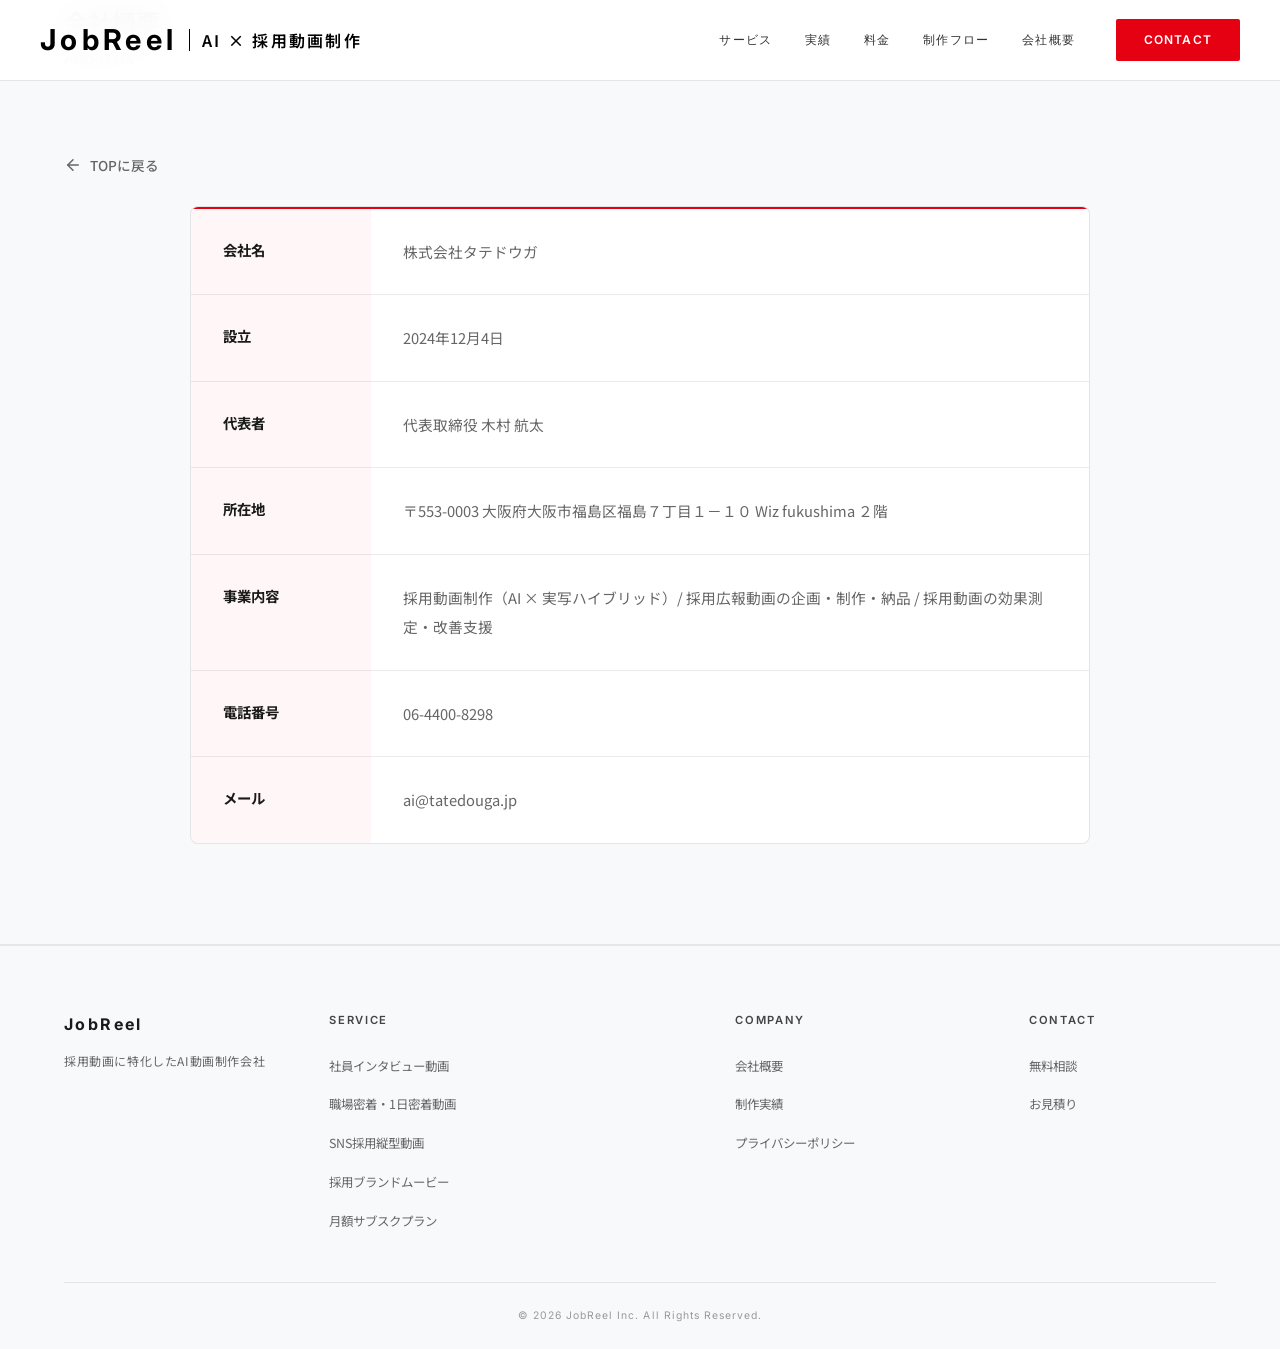
==== commit 3d03bd2c: "サービス画像追加・サイト全体の更新 - 職種説明アニメ動画の画像(service-job-01.png)を追加 - ブランドムービー画像(service-brand-01/02)を追加 - 採用ドラマ" ====
--- a/about.html
+++ b/about.html
@@ -11,15 +11,15 @@
   </script>
   <meta charset="UTF-8">
   <meta name="viewport" content="width=device-width, initial-scale=1.0">
-  <title>会社概要 | 株式会社タテドウガ</title>
-  <meta name="description" content="株式会社タテドウガの会社概要ページ。AI動画制作に特化した映像プロダクションです。">
+  <title>会社概要 | 株式会社JobReel</title>
+  <meta name="description" content="株式会社JobReelの会社概要ページ。採用動画に特化したAI動画制作会社です。">
   <link rel="canonical" href="https://www.tatedouga.jp/about.html">
-  <meta property="og:title" content="会社概要 | 株式会社タテドウガ">
-  <meta property="og:description" content="株式会社タテドウガの会社概要。AI動画制作に特化した映像プロダクション。企業VP・採用動画・SNS広告動画を制作します。">
+  <meta property="og:title" content="会社概要 | 株式会社JobReel">
+  <meta property="og:description" content="株式会社JobReelの会社概要。採用動画に特化したAI動画制作会社。企業VP・採用動画・SNS広告動画を制作します。">
   <meta property="og:type" content="website">
   <meta property="og:url" content="https://www.tatedouga.jp/about.html">
   <meta property="og:image" content="https://www.tatedouga.jp/images/og-image.png">
-  <meta property="og:site_name" content="株式会社タテドウガ">
+  <meta property="og:site_name" content="株式会社JobReel">
   <link rel="preconnect" href="https://fonts.googleapis.com">
   <link rel="preconnect" href="https://fonts.gstatic.com" crossorigin>
   <link href="https://fonts.googleapis.com/css2?family=Inter:wght@300;400;500;600;700&family=Noto+Sans+JP:wght@300;400;500;700&display=swap" rel="stylesheet">
@@ -32,7 +32,7 @@
   <header class="header is-scrolled" id="header">
     <div class="header-inner">
       <a href="index.html" class="logo">
-        <span class="logo-main">TATEDOUGA</span>
+        <span class="logo-main">JobReel</span><span class="logo-sub">AI × 採用動画制作</span>
       </a>
       <nav class="nav" id="nav">
         <ul class="nav-list">
@@ -73,7 +73,7 @@
           <tr><th>設立</th><td>2024年12月4日</td></tr>
           <tr><th>代表者</th><td>代表取締役 木村 航太</td></tr>
           <tr><th>所在地</th><td>〒553-0003 大阪府大阪市福島区福島７丁目１－１０ Wiz fukushima ２階</td></tr>
-          <tr><th>事業内容</th><td>AI動画制作・映像制作 / 動画広告運用 / 動画マーケティング支援</td></tr>
+          <tr><th>事業内容</th><td>採用動画制作（AI × 実写ハイブリッド）/ 採用広報動画の企画・制作・納品 / 採用動画の効果測定・改善支援</td></tr>
           <tr><th>電話番号</th><td>06-4400-8298</td></tr>
           <tr><th>メール</th><td>ai@tatedouga.jp</td></tr>
         </table>
@@ -87,19 +87,19 @@
       <div class="footer-top">
         <div class="footer-brand">
           <a href="index.html" class="footer-logo">
-            <span class="footer-logo-text">TATEDOUGA</span>
+            <span class="footer-logo-text">JobReel</span>
           </a>
-          <p class="footer-desc">AI動画制作に特化した映像プロダクション</p>
+          <p class="footer-desc">採用動画に特化したAI動画制作会社</p>
         </div>
         <div class="footer-nav">
           <div class="footer-nav-col">
             <h4>SERVICE</h4>
             <ul>
-              <li><a href="index.html#service">AI動画生成</a></li>
-              <li><a href="index.html#service">AI企業VP・ブランドムービー</a></li>
-              <li><a href="index.html#service">AI × SNS広告動画</a></li>
-              <li><a href="index.html#service">AIモーショングラフィックス</a></li>
-              <li><a href="index.html#service">オリジナルキャラ × IP運用</a></li>
+              <li><a href="index.html#service">社員インタビュー動画</a></li>
+              <li><a href="index.html#service">職場密着・1日密着動画</a></li>
+              <li><a href="index.html#service">SNS採用縦型動画</a></li>
+              <li><a href="index.html#service">採用ブランドムービー</a></li>
+              <li><a href="index.html#service">月額サブスクプラン</a></li>
             </ul>
           </div>
           <div class="footer-nav-col">
@@ -120,7 +120,7 @@
         </div>
       </div>
       <div class="footer-bottom">
-        <p>&copy; 2026 TATEDOUGA Inc. All Rights Reserved.</p>
+        <p>&copy; 2026 JobReel Inc. All Rights Reserved.</p>
       </div>
     </div>
   </footer>
--- a/css/style.css
+++ b/css/style.css
@@ -1,11 +1,11 @@
 /* ==========================================
-   株式会社タテドウガ - Premium Dark × Red
+   株式会社タテドウガ - Premium White × Blue
    AI-Powered Video Production Company
    ========================================== */
 
 :root {
   --red: #E50012;
-  --red-dark: #B8000E;
+  --red-dark: #C4000F;
   --red-glow: rgba(229, 0, 18, 0.35);
   --black: #0A0A0A;
   --bg: #FFFFFF;
@@ -33,7 +33,7 @@
   --hero-btn-offset-mobile: 150px;
 
   /* Mobile Button Position */
-  --mobile-btn-bottom: -340px;
+  --mobile-btn-bottom: 40px;
   --mobile-btn-left: 20px;  /* 左端からの距離 */
 }
 
@@ -80,26 +80,49 @@
   position: fixed;
   top: 0; left: 0; width: 100%;
   z-index: 1000;
-  background: transparent;
-  transition: background 0.5s, backdrop-filter 0.5s, box-shadow 0.5s;
+  background: rgba(255, 255, 255, 0.95);
+  backdrop-filter: blur(20px);
+  box-shadow: 0 1px 0 var(--border);
+  transition: box-shadow 0.3s;
 }
 .header.is-scrolled {
   background: rgba(255, 255, 255, 0.95);
   backdrop-filter: blur(20px);
   box-shadow: 0 1px 0 var(--border);
+}
+.header.scrolled {
+  box-shadow: 0 2px 16px rgba(0,0,0,0.08);
+}
+.header.scrolled .header-inner {
+  height: 52px;
+}
+.header.scrolled .logo-main {
+  font-size: 1.2rem;
+}
+.header.scrolled .logo-sub {
+  font-size: 0.72rem;
 }
 .header-inner {
   max-width: 100%;
   margin: 0; padding: 0 40px 0 40px;
   height: var(--header-h);
   display: flex; align-items: center; justify-content: space-between;
+  transition: height 0.3s;
 }
 
 /* Logo */
 .logo { display: flex; align-items: center; gap: 12px; }
 .logo-main {
-  font-family: var(--font-en); font-weight: 700; font-size: 1.3rem;
-  color: var(--black); letter-spacing: 0.15em;
+  font-family: var(--font-en); font-weight: 700; font-size: 1.8rem;
+  color: #000000; letter-spacing: 0.15em;
+  transition: font-size 0.3s;
+}
+.logo-sub {
+  font-family: var(--font-ja); font-size: 1rem; font-weight: 600;
+  color: #000000; letter-spacing: 0.14em;
+  border-left: 1px solid #000000;
+  padding-left: 12px; line-height: 1.4;
+  transition: font-size 0.3s;
 }
 
 /* Nav */
@@ -131,7 +154,9 @@
    HERO
    ========================================== */
 .hero {
-  position: relative; width: 100%; min-height: 100vh;
+  position: relative; width: 100%;
+  height: calc(100vh - var(--header-h));
+  margin-top: var(--header-h);
   display: flex; align-items: center; justify-content: center;
   overflow: hidden;
 }
@@ -143,8 +168,8 @@
 .hero-video {
   position: absolute; top: 50%; left: 50%;
   width: 100%; height: 100%;
-  transform: translate(-50%, -50%) scale(1.08);
-  object-fit: contain;
+  transform: translate(-50%, -50%);
+  object-fit: cover;
   z-index: 1;
 }
 .hero-video-desktop {
@@ -404,15 +429,13 @@
 
 /* Hero Actions - 右下配置 */
 .hero-actions {
-  /* 右下に配置 */
   position: absolute;
-  bottom: -350px;
+  bottom: 60px;
   right: 60px;
-
-  /* スタイル */
   display: flex;
   gap: 16px;
   justify-content: center;
+  z-index: 4;
 }
 
 .hero-actions .btn {
@@ -522,7 +545,7 @@
 /* ==========================================
    WORKS
    ========================================== */
-.works { padding: 80px 0 160px; }
+.works { padding: 80px 0 60px; }
 
 .works-filter {
   display: flex; justify-content: center; gap: 4px;
@@ -1004,24 +1027,32 @@
 
 .service-point-text {
   flex: 1;
+  display: flex;
+  align-items: flex-start;
 }
 .point-badge {
-  display: inline-block;
-  padding: 6px 20px;
-  border: 1.5px solid #1A1A1A;
-  border-radius: 50px;
+  flex-shrink: 0;
+  width: 110px;
+  padding-top: 6px;
   font-family: var(--font-en);
-  font-size: 0.8rem;
-  font-weight: 600;
-  color: #1A1A1A;
-  letter-spacing: 0.05em;
-  margin-bottom: 20px;
+  font-size: 5.5rem;
+  font-weight: 900;
+  font-style: italic;
+  color: var(--red);
+  line-height: 1;
+  letter-spacing: -0.04em;
+  opacity: 0.85;
+}
+.service-point-content {
+  flex: 1;
+  border-left: 2px solid rgba(229, 0, 18, 0.22);
+  padding-left: 36px;
 }
 .service-point-text h3 {
   font-size: 1.55rem;
   font-weight: 800;
   line-height: 1.55;
-  color: #1A1A1A;
+  color: var(--red);
   margin-bottom: 18px;
   letter-spacing: 0.01em;
 }
@@ -1283,26 +1314,31 @@
   gap: 72px;
 }
 .feature-item--reverse { flex-direction: row-reverse; }
-.feature-item-text { flex: 1; }
+.feature-item-text {
+  flex: 1;
+  display: flex;
+  align-items: flex-start;
+}
 .feature-item-label {
-  display: flex;
-  align-items: baseline;
-  gap: 8px;
-  margin-bottom: 20px;
-}
-.feature-tag {
-  font-family: var(--font-ja);
-  font-size: 0.78rem;
-  font-weight: 700;
-  color: var(--red);
-  letter-spacing: 0.08em;
-}
+  flex-shrink: 0;
+  width: 110px;
+  padding-top: 6px;
+}
+.feature-tag { display: none; }
 .feature-num {
   font-family: var(--font-en);
-  font-size: 3rem;
-  font-weight: 800;
+  font-size: 5.5rem;
+  font-weight: 900;
+  font-style: italic;
   color: var(--red);
   line-height: 1;
+  letter-spacing: -0.04em;
+  opacity: 0.85;
+}
+.feature-item-content {
+  flex: 1;
+  border-left: 2px solid rgba(229, 0, 18, 0.22);
+  padding-left: 36px;
 }
 .feature-item-text h3 {
   font-size: 1.5rem;
@@ -1313,7 +1349,7 @@
 }
 .feature-item-text p {
   font-size: 0.9rem;
-  color: #666666;
+  color: #000000;
   line-height: 2.1;
 }
 .feature-item-visual {
@@ -1681,7 +1717,7 @@
 }
 .pricing-sub-card--popular {
   border-color: var(--red);
-  box-shadow: 0 4px 24px rgba(229,0,18,0.1);
+  box-shadow: 0 4px 24px rgba(0,153,187,0.1);
 }
 .pricing-sub-popular-badge {
   position: absolute;
@@ -1849,11 +1885,47 @@
   transform: translateY(-3px);
   box-shadow: 0 8px 24px rgba(0, 0, 0, 0.08);
 }
+.flow-card-images {
+  display: grid;
+  grid-template-columns: 1fr 1fr;
+  gap: 6px;
+  margin-bottom: 24px;
+}
+.flow-card-img {
+  aspect-ratio: 16 / 9;
+  overflow: hidden;
+  background: #EEEEEE;
+  display: flex;
+  align-items: center;
+  justify-content: center;
+}
+.flow-card-img img {
+  width: 100%;
+  height: 100%;
+  object-fit: cover;
+  display: block;
+}
+.flow-card-img-placeholder {
+  display: flex;
+  flex-direction: column;
+  align-items: center;
+  justify-content: center;
+  gap: 6px;
+  color: #BBBBBB;
+  font-size: 0.7rem;
+  font-family: var(--font-en);
+  letter-spacing: 0.06em;
+}
+.flow-card-img-placeholder svg {
+  opacity: 0.35;
+}
+
 .flow-card-title {
   font-size: 1.2rem;
   font-weight: 700;
   color: var(--gray-100);
   margin-bottom: 6px;
+  white-space: nowrap;
 }
 .flow-card-en {
   display: block;
@@ -2176,7 +2248,7 @@
   }
 
   /* Hero */
-  .hero { min-height: 100svh; align-items: center; }
+  .hero { height: calc(100svh - var(--header-h)); margin-top: var(--header-h); min-height: unset; align-items: center; }
   .hero-content { padding: 0 20px; }
   .hero-video-desktop { display: none !important; }
   .hero-video-mobile {
@@ -2675,7 +2747,9 @@
   .feature-item-visual { max-width: 100%; width: 100%; }
   .feature-item-text h3 { font-size: 1.1rem; }
   .feature-item-text p { font-size: 0.82rem; }
-  .feature-num { font-size: 2.2rem; }
+  .feature-num { font-size: 3rem; }
+  .feature-item-label { width: 80px; }
+  .feature-item-content { padding-left: 20px; }
 
   /* Service point layout - mobile */
   .service-lead { font-size: 0.82rem; margin-bottom: 40px; line-height: 1.9; }
@@ -2687,7 +2761,8 @@
   .service-point-visual { max-width: 100%; width: 100%; }
   .service-point-text h3 { font-size: 1.1rem; line-height: 1.6; }
   .service-point-text p { font-size: 0.82rem; }
-  .point-badge { font-size: 0.72rem; padding: 5px 16px; margin-bottom: 14px; }
+  .point-badge { font-size: 3rem; width: 80px; }
+  .service-point-content { padding-left: 20px; }
 }
 
 @media (max-width: 768px) {
@@ -2801,3 +2876,529 @@
   .faq { padding: 70px 0; }
   .faq-question { font-size: 0.95rem; padding: 20px 0; }
 }
+
+/* ==========================================
+   PROBLEM SECTION
+   ========================================== */
+.problem {
+  background: #0A0A0A;
+  padding: 120px 0;
+  position: relative;
+  overflow: hidden;
+}
+.problem::before {
+  content: '';
+  position: absolute;
+  top: 0; left: 0; right: 0;
+  height: 2px;
+  background: linear-gradient(90deg, transparent 0%, #E50012 25%, #E50012 75%, transparent 100%);
+}
+.problem::after {
+  content: '';
+  position: absolute;
+  inset: 0;
+  background:
+    radial-gradient(ellipse at 20% 50%, rgba(0,153,187,0.06) 0%, transparent 50%),
+    radial-gradient(ellipse at 80% 50%, rgba(0,153,187,0.04) 0%, transparent 50%);
+  pointer-events: none;
+}
+.problem-eyebrow {
+  font-family: var(--font-en);
+  font-size: 0.72rem;
+  font-weight: 700;
+  letter-spacing: 0.35em;
+  color: var(--red);
+  text-align: center;
+  margin-bottom: 36px;
+}
+.problem-title {
+  font-size: clamp(2rem, 4.5vw, 4rem);
+  font-weight: 700;
+  color: #FFFFFF;
+  text-align: center;
+  line-height: 1.35;
+  letter-spacing: 0.03em;
+  margin-bottom: 72px;
+}
+.problem-title-sub {
+  display: block;
+  font-size: 0.38em;
+  color: rgba(255,255,255,0.35);
+  font-weight: 400;
+  letter-spacing: 0.15em;
+  margin-top: 24px;
+}
+.problem-stats {
+  display: grid;
+  grid-template-columns: repeat(3, 1fr);
+  gap: 1px;
+  background: rgba(255,255,255,0.05);
+  border-radius: 16px;
+  overflow: hidden;
+  border: 1px solid rgba(255,255,255,0.05);
+  margin-bottom: 40px;
+}
+.problem-stat {
+  background: #0E0E0E;
+  padding: 52px 40px;
+  text-align: center;
+  position: relative;
+  transition: background 0.3s;
+}
+.problem-stat:hover {
+  background: #141414;
+}
+.problem-stat + .problem-stat {
+  border-left: 1px solid rgba(255,255,255,0.05);
+}
+.problem-stat-num {
+  display: block;
+  font-family: var(--font-en);
+  font-size: clamp(3.2rem, 5.5vw, 5.5rem);
+  font-weight: 700;
+  color: var(--red);
+  line-height: 1;
+  margin-bottom: 20px;
+  letter-spacing: -0.03em;
+}
+.problem-stat-unit {
+  font-size: 0.38em;
+  font-weight: 600;
+  vertical-align: middle;
+  margin-left: 2px;
+  letter-spacing: 0;
+}
+.problem-stat-label {
+  color: rgba(255,255,255,0.45);
+  font-size: 0.875rem;
+  line-height: 1.8;
+}
+.problem-insight {
+  text-align: center;
+  padding: 40px 60px;
+  border: 1px solid rgba(0,153,187,0.18);
+  border-radius: 12px;
+  background: rgba(0,153,187,0.04);
+  position: relative;
+  z-index: 1;
+}
+.problem-insight p {
+  color: rgba(255,255,255,0.7);
+  font-size: 1.05rem;
+  line-height: 2;
+}
+.problem-insight strong {
+  color: #FFFFFF;
+  font-weight: 700;
+}
+
+@media (max-width: 768px) {
+  .problem { padding: 80px 0; }
+  .problem-stats { grid-template-columns: 1fr; }
+  .problem-stat { padding: 40px 24px; }
+  .problem-stat + .problem-stat { border-left: none; border-top: 1px solid rgba(255,255,255,0.05); }
+  .problem-insight { padding: 32px 24px; }
+  .problem-insight p { font-size: 0.9rem; }
+}
+
+/* ==========================================
+   WHY ANIME SECTION
+   ========================================== */
+.why-anime {
+  background: #FFFFFF;
+  padding: 60px 0 120px;
+}
+.why-anime-lead {
+  color: var(--gray-500);
+  font-size: 1rem;
+  margin-top: 16px;
+  text-align: center;
+}
+
+/* WHY ANIME Evidence Items */
+.why-evidence-list {
+  margin-top: 88px;
+}
+.why-evidence-list .feature-item-content {
+  border-left-color: rgba(0, 0, 0, 0.18);
+}
+.why-evidence-list .feature-item-content p {
+  color: #111111;
+}
+.why-kpi-title {
+  display: flex;
+  align-items: baseline;
+  gap: 16px;
+  margin-bottom: 28px;
+}
+.why-kpi-metric {
+  font-size: 1rem;
+  font-weight: 700;
+  color: #555555;
+  letter-spacing: 0.05em;
+}
+.why-kpi-value {
+  font-family: var(--font-en);
+  font-size: 4.5rem;
+  font-weight: 900;
+  color: var(--red);
+  line-height: 1;
+  letter-spacing: -0.04em;
+}
+.why-kpi-unit {
+  font-size: 2rem;
+  font-weight: 800;
+}.why-metric-tag {
+  display: inline-block;
+  font-family: var(--font-en);
+  font-size: 0.68rem;
+  font-weight: 700;
+  letter-spacing: 0.14em;
+  text-transform: uppercase;
+  color: var(--red);
+  background: rgba(229, 0, 18, 0.06);
+  border: 1px solid rgba(229, 0, 18, 0.18);
+  padding: 5px 16px;
+  border-radius: 50px;
+  margin-bottom: 20px;
+}
+.why-stat-row {
+  display: flex;
+  align-items: stretch;
+  margin-top: 36px;
+  background: #F8F8F8;
+  border-radius: 16px;
+  overflow: hidden;
+}
+.why-stat-box {
+  flex: 1;
+  text-align: center;
+  padding: 28px 24px;
+}
+.why-stat-box--bad {
+  border-right: 1px solid #EEEEEE;
+}
+.why-stat-label {
+  display: block;
+  font-size: 0.7rem;
+  font-weight: 600;
+  color: #AAAAAA;
+  letter-spacing: 0.05em;
+  margin-bottom: 12px;
+}
+.why-stat-num {
+  display: block;
+  font-family: var(--font-en);
+  font-size: 1.9rem;
+  font-weight: 900;
+  line-height: 1;
+  letter-spacing: -0.03em;
+  margin-bottom: 12px;
+}
+.why-stat-num small {
+  font-size: 0.6em;
+  font-weight: 700;
+  letter-spacing: 0;
+}
+.why-stat-box--bad .why-stat-num { color: #CCCCCC; }
+.why-stat-box--good .why-stat-num { color: var(--red); }
+.why-stat-caption {
+  display: inline-block;
+  font-size: 0.72rem;
+  color: #BBBBBB;
+}
+.why-stat-box--good .why-stat-caption {
+  padding: 3px 14px;
+  background: rgba(229, 0, 18, 0.07);
+  border: 1px solid rgba(229, 0, 18, 0.2);
+  color: var(--red);
+  border-radius: 50px;
+  font-weight: 600;
+}
+.why-stat-sep {
+  flex-shrink: 0;
+  display: flex;
+  flex-direction: column;
+  align-items: center;
+  justify-content: center;
+  gap: 6px;
+  padding: 20px 18px;
+}
+.why-stat-sep-line {
+  width: 1px;
+  height: 20px;
+  background: #E0E0E0;
+}
+
+/* KPI Grid */
+.compare-kpi-grid {
+  display: grid;
+  grid-template-columns: repeat(4, 1fr);
+  gap: 16px;
+  margin: 56px 0 64px;
+}
+.compare-kpi {
+  background: #FFFFFF;
+  border: 1px solid rgba(0,0,0,0.08);
+  border-radius: 16px;
+  padding: 28px 24px;
+  text-align: center;
+  transition: box-shadow 0.3s var(--ease), transform 0.3s var(--ease);
+}
+.compare-kpi:hover {
+  box-shadow: 0 6px 24px rgba(229, 0, 18, 0.1);
+  transform: translateY(-2px);
+}
+.compare-kpi-label {
+  font-size: 0.75rem;
+  font-weight: 600;
+  color: #888;
+  letter-spacing: 0.08em;
+  margin-bottom: 10px;
+  text-transform: uppercase;
+}
+.compare-kpi-num {
+  font-family: var(--font-en);
+  font-size: 2.8rem;
+  font-weight: 900;
+  color: var(--red);
+  line-height: 1;
+  letter-spacing: -0.03em;
+  margin-bottom: 14px;
+}
+.compare-kpi-unit {
+  font-size: 1.1rem;
+  font-weight: 700;
+  letter-spacing: 0;
+}
+.compare-kpi-compare {
+  display: flex;
+  align-items: center;
+  justify-content: center;
+  gap: 6px;
+  font-size: 0.75rem;
+}
+.kpi-bad {
+  color: #777777;
+  font-weight: 500;
+}
+.kpi-arrow {
+  color: #AAAAAA;
+  font-size: 0.8rem;
+}
+.kpi-good {
+  color: var(--red);
+  font-weight: 700;
+}
+
+/* Table row icon */
+.compare-item-icon {
+  display: flex;
+  align-items: center;
+  justify-content: center;
+  width: 32px;
+  height: 32px;
+  background: rgba(229, 0, 18, 0.07);
+  border-radius: 8px;
+  flex-shrink: 0;
+  color: var(--red);
+}
+
+/* Comparison Table */
+.compare-wrap {
+  background: #FFFFFF;
+  border-radius: 20px;
+  overflow: hidden;
+  border: 1px solid rgba(0,0,0,0.08);
+  box-shadow: 0 8px 60px rgba(0,0,0,0.07);
+  margin-bottom: 64px;
+}
+.compare-header {
+  display: grid;
+  grid-template-columns: 28% 36% 36%;
+}
+.compare-th {
+  padding: 28px 32px;
+  display: flex;
+  flex-direction: column;
+  align-items: center;
+  justify-content: center;
+  gap: 6px;
+}
+.compare-th-item {
+  background: #F2F2F2;
+  border-right: 1px solid rgba(0,0,0,0.06);
+}
+.compare-th-normal {
+  background: #EBEBEB;
+  text-align: center;
+  border-right: 1px solid rgba(0,0,0,0.06);
+}
+.compare-th-normal .th-label {
+  font-size: 1.15rem;
+  font-weight: 700;
+  color: #444;
+}
+.compare-th-normal .th-sub {
+  font-size: 0.875rem;
+  color: #888;
+  font-weight: 400;
+}
+.compare-th-anime {
+  background: var(--red);
+  text-align: center;
+}
+.compare-th-anime .th-label {
+  font-size: 1.15rem;
+  font-weight: 700;
+  color: #FFFFFF;
+}
+.compare-th-anime .th-sub {
+  font-size: 0.875rem;
+  color: rgba(255,255,255,0.75);
+  font-weight: 400;
+}
+.compare-row {
+  display: grid;
+  grid-template-columns: 28% 36% 36%;
+  border-top: 1px solid rgba(0,0,0,0.055);
+  transition: background 0.2s;
+}
+.compare-row:hover {
+  background: rgba(0,153,187,0.018);
+}
+.compare-item {
+  background: #F8F8F8;
+  padding: 24px 28px;
+  font-weight: 700;
+  font-size: 0.95rem;
+  color: #111111;
+  display: flex;
+  align-items: center;
+  gap: 12px;
+  border-right: 1px solid rgba(0,0,0,0.055);
+}
+.compare-val {
+  padding: 28px 36px;
+  display: flex;
+  flex-direction: column;
+  align-items: center;
+  justify-content: center;
+  gap: 8px;
+  border-right: 1px solid rgba(0,0,0,0.055);
+}
+.compare-val:last-child {
+  border-right: none;
+}
+.val-bad-main {
+  font-size: 1.25rem;
+  font-weight: 600;
+  color: #777777;
+}
+.val-bad-sub {
+  font-size: 0.82rem;
+  color: #888888;
+  font-weight: 400;
+}
+.val-good-main {
+  font-size: 1.6rem;
+  font-weight: 800;
+  color: var(--red);
+  line-height: 1.2;
+}
+.val-good-badge {
+  display: inline-block;
+  padding: 3px 14px;
+  background: rgba(229, 0, 18, 0.07);
+  border: 1px solid rgba(229, 0, 18, 0.22);
+  color: var(--red);
+  border-radius: 50px;
+  font-size: 0.72rem;
+  font-weight: 600;
+  letter-spacing: 0.03em;
+}
+
+/* Reason Cards */
+.why-reasons {
+  display: grid;
+  grid-template-columns: repeat(3, 1fr);
+  gap: 24px;
+}
+.why-reason-card {
+  background: #FFFFFF;
+  border: 1px solid rgba(0,0,0,0.08);
+  border-radius: 20px;
+  padding: 44px 36px;
+  position: relative;
+  overflow: hidden;
+  transition: transform 0.3s var(--ease), box-shadow 0.3s var(--ease);
+}
+.why-reason-card::before {
+  content: '';
+  position: absolute;
+  top: 0; left: 0; right: 0;
+  height: 3px;
+  background: var(--red);
+}
+.why-reason-card:hover {
+  transform: translateY(-6px);
+  box-shadow: 0 24px 64px rgba(0,0,0,0.1);
+}
+.why-reason-num {
+  font-family: var(--font-en);
+  font-size: 5.5rem;
+  font-weight: 800;
+  color: rgba(0,153,187,0.35);
+  line-height: 1;
+  margin-bottom: 12px;
+  letter-spacing: -0.04em;
+}
+.why-reason-title {
+  font-size: 1.15rem;
+  font-weight: 700;
+  line-height: 1.55;
+  margin-bottom: 18px;
+  color: var(--black);
+}
+.why-reason-desc {
+  font-size: 0.875rem;
+  color: var(--gray-500);
+  line-height: 1.9;
+}
+.why-reason-cite {
+  font-size: 0.72rem;
+  color: var(--gray-700);
+  margin-top: 20px;
+  padding-top: 16px;
+  border-top: 1px solid var(--border);
+  line-height: 1.6;
+}
+
+@media (max-width: 768px) {
+  .why-anime { padding: 80px 0; }
+  .why-evidence-list { margin-top: 56px; }
+  .why-stat-row { flex-direction: column; }
+  .why-stat-box--bad { border-right: none; border-bottom: 1px solid #EEEEEE; }
+  .why-stat-sep { flex-direction: row; padding: 12px 24px; gap: 8px; }
+  .why-stat-sep-line { width: 40px; height: 1px; }
+  .compare-kpi-grid { grid-template-columns: repeat(2, 1fr); gap: 12px; margin: 40px 0 48px; }
+  .compare-kpi { padding: 24px 16px 20px; }
+  .compare-kpi-num { font-size: 1.8rem; }
+  .compare-header,
+  .compare-row {
+    grid-template-columns: 30% 35% 35%;
+  }
+  .compare-th,
+  .compare-item,
+  .compare-val {
+    padding: 14px 10px;
+    font-size: 0.78rem;
+  }
+  .compare-th-normal .th-label,
+  .compare-th-anime .th-label { font-size: 0.78rem; }
+  .compare-th-normal .th-sub,
+  .compare-th-anime .th-sub { display: none; }
+  .val-good { font-size: 0.82rem; }
+  .why-reasons { grid-template-columns: 1fr; }
+  .why-reason-card { padding: 36px 28px; }
+}
